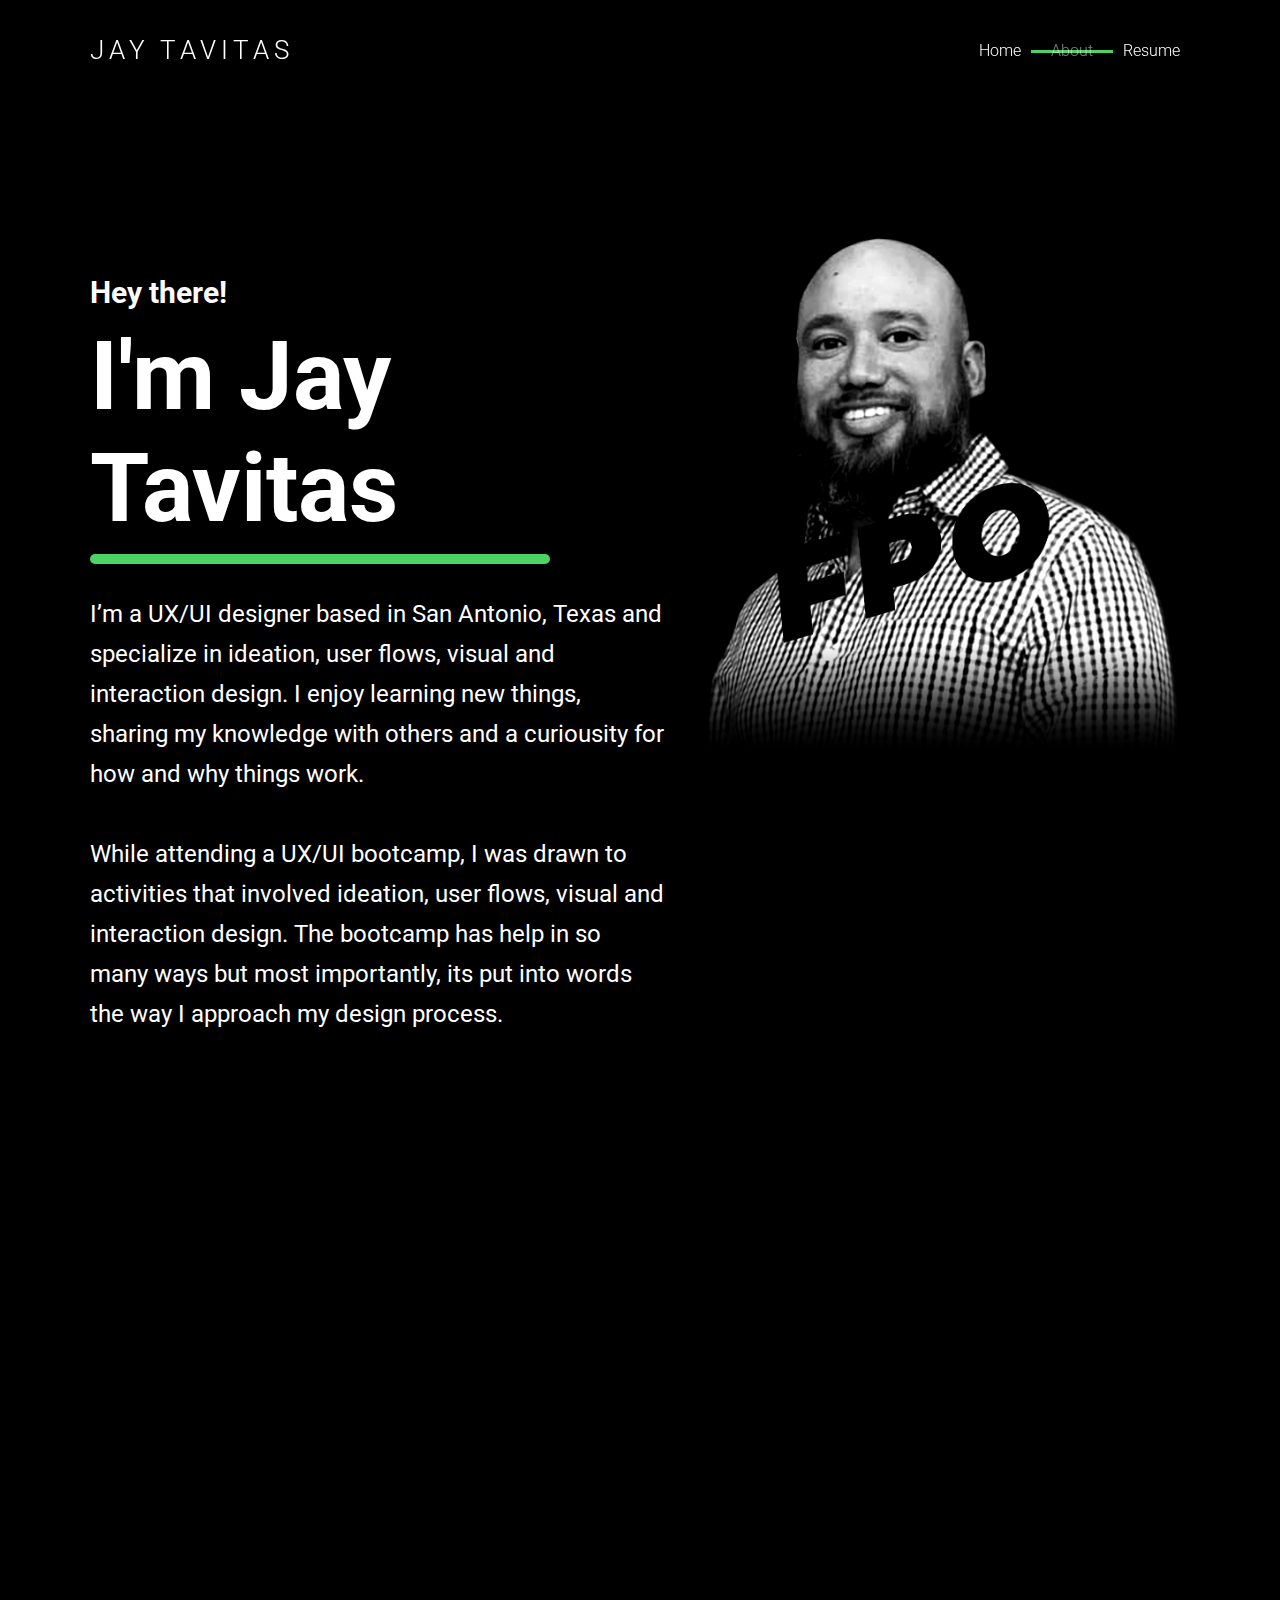
==== about.html @ 150100a7 "Starting to Code" ====
<!DOCTYPE html>
<html lang="en">
<head>
    <meta charset="UTF-8">
    <meta http-equiv="X-UA-Compatible" content="IE=edge">
    <meta name="viewport" content="width=device-width, initial-scale=1.0">
    <link rel="stylesheet" href="css/index.css">
    <link rel="preconnect" href="https://fonts.googleapis.com">
    <link rel="preconnect" href="https://fonts.gstatic.com" crossorigin>
    <link href="https://fonts.googleapis.com/css2?family=Roboto:wght@300;400;500;700;900&display=swap" rel="stylesheet">
    <link rel="stylesheet" href="https://cdnjs.cloudflare.com/ajax/libs/font-awesome/6.1.1/css/all.min.css" integrity="sha512-KfkfwYDsLkIlwQp6LFnl8zNdLGxu9YAA1QvwINks4PhcElQSvqcyVLLD9aMhXd13uQjoXtEKNosOWaZqXgel0g==" crossorigin="anonymous" referrerpolicy="no-referrer" />
    <script type="text/javascript" src="https://ajax.googleapis.com/ajax/libs/jquery/1.7.1/jquery.min.js" type="text/javascript"></script>
    <title>Jay Tavitas Portfolio</title>
</head>
<body>

    <!-- Header with Navbar -->
    <header>
        <div class="navBar">
            <div class="container flex">
                <h6 class="logo"><a href="index.html">JAY TAVITAS</a></h6>
                <nav>
                    <ul class="navMenu">
                        <li><a href="index.html" class="navLink"><div class="navLinkHome">Home</div></a></li>
                        <li><a href="about.html" class="navLink"><div class="navLinkAbout">About</div></a></li>
                        <li><a href="#" class="navLink"><div class="navLinkResume">Resume</div></a></li>
                    </ul>
                    <div class="hamburger">
                        <span class="bar"></span>
                        <span class="bar"></span>
                        <span class="bar"></span>
                    </div>
                </nav>
            </div>
        </div>
    </header>

    <!-- Hero Section-->
    <section class="intro">
        <div class="container flex">
            <div class="introText">
                <div class="introContent">
                    <div class="introGreeting"><h5>Hey there!</h5></div>
                    <div class="introTitle"><h1>I'm Jay Tavitas</h1></div>
                    <div class="introUnderLine"></div>
                    <p class="introCopy">I’m a UX/UI designer based in San Antonio, Texas and specialize in ideation, user flows, visual and interaction design. I enjoy learning new things, sharing my knowledge with others and a curiousity for how and why things work.</p>
                    <p class="introCopy">While attending a UX/UI bootcamp, I was drawn to activities that involved ideation, user flows, visual and interaction design. The bootcamp has help in so many ways but most importantly, its put into words the way I approach my design process.</p>
                </div>
            
                <div class="about-heroImage">
                    <img src="./Images/Jay.png">
                </div>
            </div>

        </div>
    </section>

<!-- Skills Section -->
<section class="skillSection">

    <div class="container flex">
        <div class="skillBoxFlex slideLeft">
            <div class="skillIcon"></div>
            <div class="skillText skillText_Flex">
                <div class="skillTitle">Skills<span id="plusMinus"><i class="fa-solid fa-plus fa-sms plusIcon"></i></span></div>
                <div class="skillLine"></div>
                <div class="skillList skillList_grid">
                    <ul class="skill1">
                        <li>Animation</li>
                        <li>Art Direction</li>
                        <li>Branding</li>
                        <li>Collaboration</li>
                        <li>Color Theory</li>
                        <li>Conceptual Design</li>
                    </ul>
                    <ul class="skill2">
                        <li>Creativity</li>
                        <li>Creative Direction</li>
                        <li>CSS</li>
                        <li>Digital Design</li>
                        <li>HTML</li>
                        <li>Icon Design</li>
                    </ul>
                    <ul class="skill3">
                        <li>Mockups</li>
                        <li>Photography</li>
                        <li>Project Management</li>
                        <li>Prototyping</li>
                        <li>Storyboarding</li>
                        <li>Typography</li>
                    </ul>
                    <ul class="skill4">
                        <li>UI Design</li>
                        <li>User Interview Planning</li>
                        <li>User Interviews</li>
                        <li>User Research</li>
                        <li>Usability Testing</li>
                        <li>Wireframing</li>
                    </ul>
                </div>
            </div>
        </div>
    </div>

<!-- Apps Section -->
    <div class="container flex">
        <div class="appFlex slideLeft">
            <div class="appIcon"></div>
            <div class="appText appText_Flex">
                <div class="appTitle">Applications<span id="plusMinus"><i class="fa-solid fa-plus fa-sms app-plusIcon"></i></span></div>
                <div class="appLine"></div>
                <div class="appList appList_grid">
                    <ul class="app1">
                        <li>Adobe After Effects</li>
                        <li>Adobe Animate</li>
                        <li>Adboe Illustrator</li>
                        <li>Adobe InDesign</li>
                    </ul>
                    <ul class="app2">
                        <li>Adobe Photoshop</li>
                        <li>Adobe XD</li>
                        <li>Bootstrap</li>
                        <li>CodePen</li>
                    </ul>
                    <ul class="app3">
                        <li>Figma</li>
                        <li>GitHub</li>
                        <li>Google Drive</li>
                        <li>InVision</li>
                    </ul>
                    <ul class="app4">
                        <li>Miro</li>
                        <li>Visual Studio Code</li>
                    </ul>
                </div>
            </div>
        </div>
    </div>

    <!-- Interests Section -->
    <div class="container flex">
        <div class="intFlex slideLeft">
            <div class="intIcon"></div>
            <div class="intText intText_Flex">
                <div class="intTitle">Interests<span id="plusMinus"><i class="fa-solid fa-plus fa-sms int-plusIcon"></i></span></div>
                <div class="intLine"></div>
                <div class="intList intList_grid">
                    <ul class="int1">
                        <li>Baseball</li>
                        <li>Cooking</li>
                    </ul>
                    <ul class="int2">
                        <li>Design</li>
                        <li>Football</li>
                    </ul>
                    <ul class="int3">
                        <li>Movies</li>
                        <li>Music</li>
                    </ul>
                    <ul class="int4">
                        <li>Painting</li>
                        <li>San Antonio Spurs</li>
                    </ul>
                    <ul class="int5">
                        <li>Star Wars</li>
                        <li>Screen Printing</li>
                    </ul>
                </div>
            </div>
        </div>
    </div>

</section>

<!-- Contact Form Section -->
<section class="contact reveal">
    <div class="container formFlex">
        <div class="contactText">
            <div class="contactTitle"><h2>Let's Get In Touch</h2></div>
            <div class="contactUnderline"></div>
        </div>
    </div>
        
    <div class="container flex">
         <form class="contactForm">
            <div class="topInputs">
                <div class="leftInput">
                    <input type="text" class="nameInput" placeholder="Enter your full name" maxlength="256" required>
                </div>

                <div class="rightInput">
                   <input type="email" class="emailInput" placeholder="Enter your email" maxlength="256" required>
                </div>

            </div>
                
            <div class="bottomInput">
                <textarea type="text" class="messageInput" placeholder="Enter your message" maxlength="5000" required></textarea>
            </div>
        
            <div>
                <button class="btnForm">Send Message</button>
            </div>
        </form>
    </div>
</section>

    <!-- Footer -->
    <div class="footerBar">
        <div class="container flex">
            <!-- <h1 class="logo"><a href="index.html">JAY TAVITAS</a></h1> -->
            <nav>
                <ul class="footerMenu">
                    <!-- <li><a href="index.html"><div class="navLinkHome">Home</div></a></li>
                    <li><a href="about.html"><div class="navLinkAbout">About</div></a></li>
                    <li><a href><div class="navLinkResume">Resume</div></a></li> -->
                    <li><a href><div class="footerLinkedin"><i class="fa-brands fa-linkedin fa-2x"></i></div></a></li>
                
                </ul>
            </nav>
       

        <div class="copyRight">
            <p>© 2022 Jay Tavitas. All Rights Reserved.</p>
        </div>
        
        </div>
    </div>
    <script type="text/javascript" src="js/index.js"></script>
</body>
</html>
---- css/index.css ----
*{
    box-sizing: border-box;
    padding: 0;
    margin: 0;
}
html {
    font-size: 16px;
}
body {
    font-family: 'Roboto', 'sans-serif';
    color: #fff; 
    position: relative; 
    background-color: #000;  
}
header {
    position: fixed;
    z-index: 100000;
    height: 100px;
    width: 100%;
    top: 0;
    box-shadow: 0px 10px 15px rgba(0, 0, 0, 0.75);
}
.scroll {
    position: relative;
    width: 100%;
    display: flex;
    margin-top: 125px;
}
.scroll::before {
    animation: bounce 2s ease infinite;
    bottom: 2rem;
    color: #4CD265;
    content: '╲╱';
    font-size: 2rem;
    height: 4rem;
    left: 50%;
    letter-spacing: -1px;
    line-height: 4rem;
    margin-left: -3rem;
    opacity: 0.8;
    position: absolute;
    text-align: center;
    width: 6rem;
}
@keyframes bounce {
    50% {
      transform: translateY(-50%);
    }
  }
.scrollText {
    text-align: center;
    font-family: 'roboto';
    font-weight: 200;
    letter-spacing: 7px;
    display: flex;
    justify-content: center;
    margin-bottom: 5px;
}
ul {
    list-style: none;
}

a {
    text-decoration: none;
    color: #fff;
}

.logo {
    font-weight: 300;
    font-size: 1.625rem;
    letter-spacing: 0.3125rem;
    margin: 1.25rem 0rem;
}

img {
    width: 100%;
}

.navBar {
    background-color: transparent;
    height: 100px;
    width: 100%;
    background-color: rgba(0, 0, 0, 0.8);
    -webkit-backdrop-filter: blur(7px);
    backdrop-filter: blur(7px);
}

.navMenu {
    display: flex;
    justify-content: space-between;
    align-items: center;
}

/* 
.navMenu:hover li{
    opacity: .2;
    transition: all 0.5s ease;
}
.navMenu li:hover{
    opacity: 1;
    transition: all 0.3s ease;
}*/

.navBar .flex {
    justify-content: space-between;
}
.logo a{
    transition: all 0.3s ease;
}
.logo a:hover {
    color: #4CD265;
}

.navLinkHome {
    width: 100%;
    height: 100%;
    position: relative;
    display: inline-block;
    vertical-align: top;
    padding: 10px;
    text-align: center;
    margin: 0 5px;
    font-family: 'Roboto', sans-serif;
    font-size: 1rem;
    font-style: normal;
    font-weight: 300;
    line-height: 19px;
    cursor: pointer;
}
.navLinkHome:hover{
    opacity: 1;
    visibility: visible;
}
.navLinkHome::after{
    content: "";
    width: 0%;
    height: 4px;
    border-radius: 7px;
    position: absolute;
    left: 15px;
    bottom: 0px;
    background-color: #4CD265;
    transition: width 200ms ease-in;
}
.navLinkHome:hover::after{
    width:60%;
}
.navLink[aria-current="page"] {
    border-bottom: 3px solid #4CD265;
    border-radius: 0px;
    padding-bottom: 0px;
}
.navLink[aria-current="page"] .navLinkHome{
    opacity: .5;
}
.navLink[aria-current="page"] .navLinkHome:hover::after{
    width: 0%;
}
.navLink[aria-current="page"] .navLinkAbout{
    opacity: .5;
}
.navLink[aria-current="page"] .navLinkAbout:hover::after{
    width: 0%;
}
.navLink[aria-current="page"] .navLinkResume{
    opacity: .5;
}
.navLink[aria-current="page"] .navLinkResume:hover::after{
    width: 0%;
}

.navLinkAbout {
    width: 100%;
    height: 100%;
    position: relative;
    display: inline-block;
    vertical-align: top;
    padding: 10px;
    text-align: center;
    margin: 0 5px;
    font-family: 'Roboto', sans-serif;
    font-size: 1rem;
    font-style: normal;
    font-weight: 300;
    line-height: 19px;
    cursor: pointer;
}
.navLinkAbout:hover {
    opacity: 1;
    visibility: visible;
}
.navLinkAbout::after{
    content: "";
    width: 0%;
    height: 4px;
    border-radius: 7px;
    position: absolute;
    left: 14px;
    bottom: 0px;
    background-color: #4CD265;
    transition: width 200ms ease-in;
}
.navLinkAbout:hover::after{
    width:62%;
}
.navLinkResume {
    width: 100%;
    height: 100%;
    position: relative;
    display: inline-block;
    vertical-align: top;
    padding: 10px;
    text-align: center;
    margin: 0 5px;
    font-family: 'Roboto', sans-serif;
    font-size: 1rem;
    font-style: normal;
    font-weight: 300;
    line-height: 19px;
    cursor: pointer;
}
.navLinkResume:hover {
    opacity: 1;
    visibility: visible;
}
.navLinkResume::after{
    content: "";
    width: 0%;
    height: 4px;
    border-radius: 7px;
    position: absolute;
    left: 16px;
    bottom: 0px;
    background-color: #4CD265;
    transition: width 200ms ease-in;
}
.navLinkResume:hover::after{
    width:66%;
}

.hamburger {
    display: none;
    cursor: pointer;
}
.bar {
    display: block;
    width: 25px;
    height: 3px;
    margin: 5px 0;
    transition: all 0.3s ease;
    background-color: #fff;
    border-radius: 7px;
}

/* Hero Section*/
.hero {
    background-color: #000;
    position: relative;
    top: 100px;
    padding-bottom: 4.6875rem;
}
.hero .grid {
    grid-template-columns: 1.75fr 1fr;
}
.underLine {
    background-color: #4CD265;
    width: 44%;
    height: 10px;
    border-radius: 10px;
    margin-top: 10px;
    margin-bottom: 50px;
}
.heroText {
    margin-top: 100px;
    animation: 1s ease-in-out 0s 1 heroSlideInFromLeft;
}
.heroTitle {
    font-weight: 900;
    font-size: 3rem;
   
}
.heroCopy {
    font-family: 'Roboto', 'sans-serif';
    font-size: 1.5rem;
    font-weight: 400;
    line-height: 40px;
}
.heroImage {
    max-width: 100%;
    margin-top: 36px;
    margin-bottom: 40px;
    animation: 1s ease-in-out 0s 1 heroSlideInFromRight;
}
@keyframes heroSlideInFromRight {
    0% {
        transform: translateX(100%);
        opacity: 0;
    }
    100% {
        transform: translateX(0);
        opacity: 1;
    }
}
@keyframes heroSlideInFromLeft {
    0% {
        transform: translateX(-100%);
        opacity: 0;
    }
    100% {
        transform: translateX(0);
        opacity: 1;
    }
}

/* Case Studies Section*/
.caseStudies {
    background-color: #000;
    position: relative;
    margin-bottom: 50px;
    height: 100%;
}
.caseStudiesText {
    margin-top: 175px;
    margin-bottom: 50px;
}
.worksText {
    margin-top: 75px;
    margin-bottom: 50px;
}
.reveal {
    transform: translateY(150px);
    opacity: 0;
    transition: all 1s ease-in-out;
}
.tada {
    transform: translateY(0px);
    opacity: 1;
}
.slideLeft {
    transform: translateX(-100%);
    opacity: 0;
    transition: all 1s ease-in-out;
}
.sLeft {
    transform: translateX(0%);
    opacity: 1;
    transition: all 1s ease-in;
}
.slideRight {
    transform: translateX(100%);
    opacity: 0;
    transition: all 1s ease-in-out;
}
.sRight {
    transform: translateX(0%);
    opacity: 1;
}
.caseStudiesTitle {
    font-family: 'Roboto', "sans-serif";
    font-size: 2.5rem;
    font-weight: 900;
    text-align: center;
}
.caseStudiesUnderline {
    background-color: #4CD265;
    width: 80%;
    height: 7px;
    border-radius: 10px;
    margin-top: 15px;
    margin-bottom: 40px;
    margin-left: auto;
    margin-right: auto;
    text-align: center;
}
.caseStudiesCopy {
    font-family: 'Roboto', 'sans-serif';
    font-size: 1.5rem;
    font-weight: 400;
}

/* First Grid Item */
.first {
    width: 100%;
    background-color: #00A5B9;
    border-radius: 7px;
    grid-area: one;
}
.first:hover .firstImage {
    transform: scale(1.05) translateY(-5px);
    transition: all 1s ease-in-out;
}
.second:hover .secondImage {
    transform: scale(1.05) translateY(-5px);
    transition: all 1s ease-in-out;
    margin-left: 8px;
    margin-right: 8px;
}
.third:hover .thirdImage {
    transform: scale(1.05) translateY(-5px);
    transition: all 1s ease-in-out;
}
.firstColor {
    background-color: #5BA6CD ;
}
.firstText {
    max-width: 100%;
    margin-left: 20px;
    margin-top: 20px;
}
.firstTitle {
    font-family: 'Roboto', 'sans-serif';
    font-size: 2.5rem;
    font-weight: 900;
    line-height: 44px;
}
.firstUnderline {
    background-color: #4CD265;
    width: 175px;
    height: 3px;
    border-radius: 10px;
    margin-top: 10px;
    margin-bottom: 10px;
}
.firstCopy {
    font-family: 'Roboto', 'sans-serif';
    font-size: 1.25rem;
    font-weight: 400;
    margin-bottom: 40px;
}
.firstImage {
    background-image: url(../Images/Cannoli_Website.png);
    background-repeat: no-repeat;
    background-position: center;
    background-size: contain;
    overflow: hidden;
    margin-top: 20px;
}
.firstWorksImage {
    background-image: url(../Images/LensBoard.png);
    background-repeat: no-repeat;
    background-position: center;
    background-size: contain;
    overflow: hidden;
    margin-top: 20px;
    margin-left: 90px;
}
.firstGrid {
    display: grid;
    grid-template-columns: 27% 73%;
    gap: 0px;
    width: 100%;   
}

/* Second Grid Item */
.second {
    width: 100%;
    background-color: #9816D4;
    border-radius: 7px;
    grid-area: two;
}
/*.second:hover {
    transform: scale(.98);
}*/
.secondColor{
    background-color: #CB28BB;
}
.secondText {
    max-width: 100%;
    margin-left: 20px;
    margin-top: 20px;
}
.secondTitle {
    font-family: 'Roboto', 'sans-serif';
    font-size: 2.5rem;
    font-weight: 900;
    line-height: 44px;
}
.secondUnderline {
    background-color: #4CD265;
    width: 175px;
    height: 3px;
    border-radius: 10px;
    margin-top: 10px;
    margin-bottom: 10px;
}
.secondCopy {
    font-family: 'Roboto', 'sans-serif';
    font-size: 1.25rem;
    font-weight: 400;
    margin-bottom: 30px;
}
.soon{
    font-family: 'Roboto', 'sans-serif';
    font-size: 1rem;
    font-weight: 700;
    margin-bottom: 13px;
}
.secondImage {
    background-image: url(../Images/FitFriend-iPhone.png);
    background-repeat: no-repeat;
    background-position: center;
    background-size: cover;
    overflow: hidden;
    max-width: 100%;

}
.secondWorksImage {
    background-image: url(../Images/VW_Social_iPhone.png);
    background-repeat: no-repeat;
    background-position: center;
    background-size: cover;
    overflow: hidden;
    max-width: 100%;
}
.secondGrid {
    display: grid;
    grid-template-rows: 25% 75%;
    width: 100%;
    height: 100%;
}

/* Third Grid Item */
.third {
    width: 100%;
    background-color: #2563C8;
    border-radius: 7px;
    grid-area: three;
}
/*.third:hover {
    transform: scale(.98);
}*/
.thirdColor {
    background-color: #828384 ;
}
.thirdText {
    max-width: 100%;
    margin-left: 20px;
    margin-top: 20px;
}
.thirdTitle {
    font-family: 'Roboto', 'sans-serif';
    font-size: 2.5rem;
    font-weight: 900;
    line-height: 44px;
}
.thirdUnderline {
    background-color: #4CD265;
    width: 175px;
    height: 3px;
    border-radius: 10px;
    margin-top: 10px;
    margin-bottom: 10px;
}
.thirdCopy {
    font-family: 'Roboto', 'sans-serif';
    font-size: 1.25rem;
    font-weight: 400;
    margin-bottom: 40px;
}
.thirdImage {
    background-image: url(../Images/USDA_Website.png);
    background-repeat: no-repeat;
    background-position: center;
    background-size: contain;
    overflow: hidden;
    max-width: 100%;
    margin-top: 20px;
}
.thirdWorksImage {
    background-image: url(../Images/Knight_website.png);
    background-repeat: no-repeat;
    background-position: center;
    background-size: contain;
    overflow: hidden;
    max-width: 100%;
    margin-top: 20px;
}
.thirdGrid {
    display: grid;
    grid-template-columns: 27% 73%;
    gap: 0px;
    width: 100%;
    height: 100%;
}

.caseStudies .grid {
    display: grid;
    grid-template-columns: 1fr 1fr 1fr;
    grid-template-rows: 1fr 1fr;
    column-gap: 30px;
    row-gap: 30px;
    grid-template-areas:
    'one one two'
    'three three two';
    height: 776px;
}

/* Contact Form Section */
.contact {
    background-color: #000;
    position: relative;
    top: 0px;
    padding-bottom: 75px;
}
.contactText {
    margin-top: 75px;
    margin-bottom: 50px;
}
.contactTitle {
    font-family: 'Roboto', "sans-serif";
    font-size: 2.5rem;
    font-weight: 900;
    text-align: center;
}
.contactUnderline {
    background-color: #4CD265;
    width: 52.5%;
    height: 7px;
    border-radius: 10px;
    margin-top: 15px;
    margin-left: auto;
    margin-right: auto;
    text-align: center;
}

/* Contact Form */
.contactForm {
    width: 580px;
    height: 343px;
    margin-bottom: 50px;
    display: flex;
    flex-direction: column;
    align-items: center;
    justify-content: flex-start;
}
.topInputs {
    width: 580px;
    height: 36px;
    display: flex;
    flex-direction: row;
    justify-content: space-between;
    align-items: center;
    margin-bottom: 32px;
}
.leftInput, .rightInput {
    width: 280px;
    height: 36px;
    display: flex;
}
.nameInput {
    width: 280px;
    height: 36px;
    display: flex;
    flex-direction: row;
    align-items: center;
    border: 1px darkgray solid;
    border-radius: 7px;
    padding-left: 10px;
    font-family: 'roboto';
    font-size: 0.875rem;
    font-style: normal;
    font-weight: 400;
    color: darkgray;
}
.emailInput {
    width: 280px;
    height: 36px;
    display: flex;
    flex-direction: row;
    align-items: center;
    border: 1px darkgray solid;
    border-radius: 7px;
    padding-left: 10px;
    font-family: 'roboto';
    font-size: 0.875rem;
    font-style: normal;
    font-weight: 400;
    color: darkgray;
}
.bottomInput {
    width: 580px;
    height: 190px;
    display: flex;
    align-items: flex-start;
    margin-bottom: 32px;
}
.messageInput {
    width: 580px;
    height: 190px;
    display: flex;
    align-items: center;
    border: 1px darkgray solid;
    border-radius: 7px;
    padding: 10px;
    font-family: 'roboto';
    font-size: 0.875rem;
    font-style: normal;
    font-weight: 400;
    color: darkgray;
}
.formflex {
    display: flex;
    flex-direction: column;
    flex-wrap: wrap;
}
.btnForm {
    display: inline-block;
    padding: 10px 20px;
    cursor: pointer;
    background-color: transparent;
    color: #fff;
    border-radius: 5px;
    font-family: 'roboto', sans-serif;
    font-size: 1rem;
    font-weight: 700;
    border: 1px solid #4CD265;
    transition: all 0.3s ease;
}
.btnForm:hover {
    transform: scale(0.95);
}

/* Footer */
.footerBar {
    background-color: transparent;
    height: 100px;
    width: 100%;
    background-color: rgba(0, 0, 0, 0.8);
    -webkit-backdrop-filter: blur(7px);
    backdrop-filter: blur(7px);
}

.footerMenu {
    display: flex;
    justify-content: space-between;
    align-items: center;
}

.footerBar .flex {
    justify-content: space-between;
}
.footerLinkedin {
    position: relative;
    display: inline-block;
    vertical-align: top;
    text-align: left;
    margin-left: auto;
    margin-right: auto;
    padding-left: 20px;
    bottom: 0px;
}
.footerLinkedin:hover {
    opacity: 1;
    visibility: visible;
}
.footerLinkedin::after{
    content: "";
    width: 0%;
    height: 4px;
    border-radius: 7px;
    position: absolute;
    left: 20px;
    bottom: -13px;
    background-color: #4CD265;
    transition: width 200ms ease-in;
}
.footerLinkedin:hover::after{
    width:60%;
}

.copyRight {
    font-family: 'Roboto', sans-serif;
    font-size: 0.75rem;
    font-weight: 400;
}

/* About Page */
.intro {
    background-color: #000;
    position: relative;
    top: 100px;
    padding-bottom: 50px;
}

.introUnderLine {
    background-color: #4CD265;
    width: 80%;
    height: 10px;
    border-radius: 10px;
    margin-top: 10px;
    margin-bottom: 30px;
}
.introText {
    margin-top: 100px;
    display: flex;
    flex-direction: row;
    justify-content: center;
    align-items: flex-start;
    gap: 26px;
}
.introContent {
    margin-top: 75px;
    animation: 1s ease-in-out 0s 1 heroSlideInFromLeft;
}
.introGreeting{
    font-size: 2.25rem;
    font-weight: 500;
    margin-bottom: 10px;
}
.introTitle {
    font-weight: 900;
    font-size: 3rem;
   
}
.introCopy {
    font-family: 'Roboto', 'sans-serif';
    font-size: 1.5rem;
    font-weight: 400;
    line-height: 40px;
    margin-bottom: 40px;
}
.about-heroImage {
    max-width: 100%;
    animation: 1s ease-in-out 0s 1 heroSlideInFromRight;
}

/* Skills Section */
.skillSection {
    background-color: #000;
    position: relative;
    max-width: 100%;
    top: 125px;
    margin-bottom: 80px;
}
.listBox {
    max-width: 100%;
    background-color: #000;
    border: 3px solid #4CD265;
    border-radius: 7px;
    margin-top: 50px;
    margin-right: auto;
    margin-left: auto;
}

/* First Grid Item */
.listBoxIcon {
    max-width: 53%;
    /* <a href="https://www.flaticon.com/free-icons/skill" title="skill icons">Skill icons created by Freepik - Flaticon</a> */
    background-image: url(../Images/pencil.png);
    background-repeat: no-repeat;
    background-position: center;
    background-size: contain;
    overflow: hidden;
    margin-top: 58px;
    margin-left: 51px;
    margin-bottom: 200px;
}

.listBoxGrid {
    display: grid;
    grid-template-columns: 20% 80%;
    justify-content: center;
    width: 100%;
    gap: 5px;  
}

/* Second Grid Item */
.listBoxText {
    max-width: 100%;
    margin-top: 58px;
    
}
.listBoxTitle {
    font-family: 'Roboto', 'sans-serif';
    font-size: 3rem;
    font-weight: 700;

}
.skillsUnderline {
    background-color: #4CD265;
    width: 19%;
    height: 5px;
    border-radius: 10px;
    margin-top: 10px;
    margin-bottom: 25px;
}
.listBoxLists {
    display: grid;
    grid-template-columns: 12% 17% 19% 21% 15%;
    font-family: 'Roboto', 'sans-serif';
    font-size: 1rem;
    font-weight: 300;
    line-height: 20px;
    margin-bottom: 58px;
    gap: 30px;
}
.listBox ul {
    width: 100%;
    
}
.listBoxLists li {
    margin-bottom: 14px;
    width: 100%;
}
.appsUnderline {
    background-color: #9816D4;
    width: 40%;
    height: 5px;
    border-radius: 10px;
    margin-top: 10px;
    margin-bottom: 25px;
}
.appsIcon {
    max-width: 53%;
    /* <a href="https://www.flaticon.com/free-icons/monitor" title="monitor icons">Monitor icons created by prettycons - Flaticon</a> */
    background-image: url(../Images/website.png);
    background-repeat: no-repeat;
    background-position: center;
    background-size: contain;
    overflow: hidden;
    margin-top: 52px;
    margin-left: 51px;
    margin-bottom: 135px;
}
.appsListBox {
    border: 3px solid #9816D4;
    margin-top: 75px;
}
.intsUnderline {
    background-color: #2e67f8;
    width: 29%;
    height: 5px;
    border-radius: 10px;
    margin-top: 10px;
    margin-bottom: 25px;
}
.intsIcon {
    max-width: 53%;
    /* <a href="https://www.flaticon.com/free-icons/watercolor" title="Watercolor icons">Watercolor icons created by Freepik - Flaticon</a> */
    background-image: url(../Images/watercolor.png);
    background-repeat: no-repeat;
    background-position: center;
    background-size: contain;
    overflow: hidden;
    margin-top: 55px;
    margin-left: 51px;
    margin-bottom: 96px;
}
.intsListBox {
    border: 3px solid #2e67f8;
    margin-top: 75px;
}

.skillSection .grid {
    display: grid;
    width: 100%;
    grid-template-columns: 1fr;
    grid-template-rows: 1fr;
    justify-content: flex-start;
    align-items: flex-start;
}


.container {
    max-width: 73.75rem;
    margin: 0 auto;
    overflow: auto;
    padding: 0 2.5rem;
}
.flex {
    display: flex;
    justify-content: center;
    align-items: center;
    height: 100%;
    
}
.grid {
    display: grid;
    grid-template-columns: 1fr 1fr;
    gap: 30px;
    justify-content: center;
    height: 100%;
}
.btn {
    display: inline-block;
    padding: 10px 20px;
    cursor: pointer;
    background-color: transparent;
    color: #fff;
    border-radius: 5px;
    border: 1px solid #fff;
    font-family: 'roboto', sans-serif;
    font-size: 1rem;
    font-weight: 700;
    transition: all 0.3s ease;
}
.btn:hover {
    transform: scale(0.95);
}


/* Skills Section */

.skillSection .flex {
    max-width: 100%;
    display: flex;
}
.skillBoxFlex {
    width: 1100px;
    height: auto;
    display: flex;
    flex-direction: row;
    justify-content: space-between;
    border: 3px solid #4CD265;
    border-radius: 7px;
    padding: 40px;
    gap: 40px;
    margin-bottom: 75px;
}
.skillIcon {
    width: 110px;
    /* <a href="https://www.flaticon.com/free-icons/skill" title="skill icons">Skill icons created by Freepik - Flaticon</a> */
    background-image: url(../Images/pencil.png);
    background-repeat: no-repeat;
    background-position: top;
    background-size: contain;
    overflow: hidden;
}
.skillText_Flex {
    width: 100%;
    display: flex;
    flex-direction: column;
}
.skillTitle {
    font-family: 'Roboto', 'sans-serif';
    font-size: 3.5rem;
    font-weight: 700;
}
#plusMinus {
    float: right;
    display: none;
}
.skillLine {
    background-color: #4CD265;
    width: 20%;
    height: 5px;
    border-radius: 10px;
    margin-top: 10px;
    margin-bottom: 25px;
}
.skillList {
    font-family: 'Roboto', 'sans-serif';
    font-size: 1rem;
    font-weight: 300;
    line-height: 32px;
}
.skillList_grid {
    width: 100%;
    display: grid;
    grid-template-columns: 1fr 1fr 1fr 1fr;
    grid-template-rows: 1fr;
    grid-template-areas: 
    'one two three four';
}
.skill1 {
    grid-area: one;
}
.skill2 {
    grid-area: two;
}
.skill3 {
    grid-area: three;
}
.skill4 {
    grid-area: four;
}

/* Apps Section */
.appFlex {
    width: 1100px;
    height: auto;
    display: flex;
    flex-direction: row;
    justify-content: space-between;
    border: 3px solid #9816D4;
    border-radius: 7px;
    padding: 40px;
    gap: 40px;
    margin-bottom: 75px;
}
.appIcon {
    width: 110px;
    /* <a href="https://www.flaticon.com/free-icons/skill" title="skill icons">Skill icons created by Freepik - Flaticon</a> */
    background-image: url(../Images/website.png);
    background-repeat: no-repeat;
    background-position: top;
    background-size: contain;
    overflow: hidden;
}
.appText_Flex {
    width: 100%;
    display: flex;
    flex-direction: column;
}
.appTitle {
    font-family: 'Roboto', 'sans-serif';
    font-size: 3.5rem;
    font-weight: 700;
}
#plusMinus {
    float: right;
    display: none;
}
.appLine {
    background-color: #9816D4;
    width: 40%;
    height: 5px;
    border-radius: 10px;
    margin-top: 10px;
    margin-bottom: 25px;
}
.appList {
    font-family: 'Roboto', 'sans-serif';
    font-size: 1rem;
    font-weight: 300;
    line-height: 32px;
}
.appList_grid {
    width: 100%;
    display: grid;
    grid-template-columns: 1fr 1fr 1fr 1fr;
    grid-template-rows: 1fr;
    grid-template-areas: 
    'a-one a-two a-three a-four';
}
.app1 {
    grid-area: a-one;
}
.app2 {
    grid-area: a-two;
}
.app3 {
    grid-area: a-three;
}
.app4 {
    grid-area: a-four;
}

/* Interests Section */
.intFlex {
    width: 1100px;
    height: auto;
    display: flex;
    flex-direction: row;
    justify-content: space-between;
    border: 3px solid #2e67f8;
    border-radius: 7px;
    padding: 40px;
    gap: 40px;
    margin-bottom: 75px;
}
.intIcon {
    width: 110px;
    /* <a href="https://www.flaticon.com/free-icons/skill" title="skill icons">Skill icons created by Freepik - Flaticon</a> */
    background-image: url(../Images/watercolor.png);
    background-repeat: no-repeat;
    background-position: top;
    background-size: contain;
    overflow: hidden;
}
.intText_Flex {
    width: 100%;
    display: flex;
    flex-direction: column;
}
.intTitle {
    font-family: 'Roboto', 'sans-serif';
    font-size: 3.5rem;
    font-weight: 700;
}
#plusMinus {
    float: right;
    display: none;
}
.intLine {
    background-color: #2e67f8;
    width: 31%;
    height: 5px;
    border-radius: 10px;
    margin-top: 10px;
    margin-bottom: 25px;
}
.intList {
    font-family: 'Roboto', 'sans-serif';
    font-size: 1rem;
    font-weight: 300;
    line-height: 32px;
}
.intList_grid {
    width: 100%;
    display: grid;
    grid-template-columns: 1fr 1fr 1fr 1fr;
    grid-template-rows: 1fr;
    grid-template-areas: 
    'i-one i-two i-three i-four i-five';
}
.int1 {
    grid-area: i-one;
}
.int2 {
    grid-area: i-two;
}
.int3 {
    grid-area: i-three;
}
.int4 {
    grid-area: i-four;
}
.int5 {
    grid-area: i-five;
}




/* Media Queries */
/* Small Desktop and Laptops */
@media(min-width: 769px) and (max-width: 1024px) {
    .hero {
        background-color: #000;
        position: relative;
        top: 100px;
        padding-bottom: 3rem;
    }
    .hero .grid {
        display: grid;
        justify-content: center;
        height: 100%;
        grid-template-columns: 1fr;
        grid-template-rows: 1fr;
    }
    .underLine {
        background-color: #4CD265;
        width: 75%;
        height: 7px;
        border-radius: 10px;
        margin-top: 10px;
        margin-bottom: 40px;
        margin-left: auto;
        margin-right: auto;
    }
    
    .heroTitle {
        font-weight: 900;
        font-size: 2.5rem;
        text-align: center;
       
    }
    .heroCopy {
        font-family: 'Roboto', 'sans-serif';
        font-size: 1.375rem;
        font-weight: 400;
        line-height: 1.625rem;
        text-align: center;
        margin: 0 20px;
    }
    .heroImage {
        max-width: 50%;
        margin-top: 1rem;
        margin-bottom: 2.5rem;
        margin-left: auto;
        margin-right: auto;   
    }
    .caseStudies{
        height: auto;
    }
    .caseStudies .grid {
        display: grid;
        grid-template-columns: 1fr 1fr 1fr;
        grid-template-rows: 1fr 1fr;
        column-gap: 30px;
        row-gap: 30px;
        grid-template-areas:
        'one one two'
        'three three two';
        height: 100%;
    }

    /* First Grid Item */
    .first {
        width: 100%;
        background-color: #00A5B9;
        border-radius: 7px;
        grid-area: one;
    }
    /*.first:hover {
        transform: scale(.98);
    }*/
    .firstColor {
        background-color: #5BA6CD ;
    }
    .firstText {
        max-width: 100%;
        margin-left: 20px;
        margin-top: 20px;
        grid-column: 1;
        grid-row: 1;
        z-index: 1;
    }
    .firstTitle {
        font-family: 'Roboto', 'sans-serif';
        font-size: 2.5rem;
        font-weight: 900;
        line-height: 2.75rem;
    }
    .firstUnderline {
        background-color: #4CD265;
        width: 58%;
        height: 3px;
        border-radius: 10px;
        margin-top: 10px;
        margin-bottom: 10px;
    }
    .firstCopy {
        font-family: 'Roboto', 'sans-serif';
        font-size: 1.25rem;
        font-weight: 400;
        margin-bottom: 40px;
    }
    .firstImage {
        background-image: url(../Images/Cannoli_Website.png);
        background-repeat: no-repeat;
        background-position: center;
        background-position-x: 90px;
        background-position-y: 150px;
        background-size: contain;
        overflow: hidden;
        margin-top: 0px;
        grid-column: 1;
        grid-row: 1 / span 2;
        z-index: 0;

    }
    .firstWorksImage {
        background-image: url(../Images/LensBoard.png);
        background-repeat: no-repeat;
        background-position: center;
        background-position-x: 175px;
        background-position-y: 0px;
        background-size: contain;
        overflow: visible;
        margin-top: 0px;
        grid-column: 1;
        grid-row: 1 / span 2;
        z-index: 1;
    }
    .firstGrid {
        display: grid;
        grid-template-columns: 1fr;
        grid-template-rows: 1fr 1fr;
        gap: 0px;
        width: 100%;   
    }


    .secondGrid {
        display: grid;
        grid-template-columns: 1fr;
        grid-template-rows: 27% 73%;
        width: 100%;
        gap: 0;
        height: auto;
    }
    .secondImage {
        background-image: url(../Images/FitFriend-iPhone.png);
        background-repeat: no-repeat;
        background-position: center;
        background-position-x: -175px;
        background-size: cover;
        overflow: hidden;
        max-width: 100%;
    }
    .secondWorksImage {
        background-image: url(../Images/VW_Social_iPhone.png);
        background-repeat: no-repeat;
        background-position: center;
        background-position-x: -175px;
        background-size: cover;
        overflow: hidden;
        max-width: 100%;
    }
    .contactUnderline {
        background-color: #4CD265;
        width: 75%;
        height: 7px;
        border-radius: 10px;
        margin-top: 15px;
        margin-left: auto;
        margin-right: auto;
        text-align: center;
    }

    /* Third Grid Item */
    .third {
        width: 100%;
        background-color: #2563C8;
        border-radius: 7px;
        grid-area: three;
    }
    /*.third:hover {
        transform: scale(.98);
    }*/
    .thirdColor {
        background-color: #828384 ;
    }
    .thirdText {
        max-width: 100%;
        margin-left: 20px;
        margin-top: 20px;
        grid-column: 1;
        grid-row: 1;
        z-index: 1;
    }
    .thirdTitle {
        font-family: 'Roboto', 'sans-serif';
        font-size: 2.5rem;
        font-weight: 900;
        line-height: 2.75rem;
    }
    .thirdUnderline {
        background-color: #4CD265;
        width: 175px;
        height: 3px;
        border-radius: 10px;
        margin-top: 10px;
        margin-bottom: 10px;
    }
    .thirdCopy {
        font-family: 'Roboto', 'sans-serif';
        font-size: 1.25rem;
        font-weight: 400;
        margin-bottom: 40px;
    }
    .thirdImage {
        background-image: url(../Images/USDA_Website.png);
        background-repeat: no-repeat;
        background-position: center;
        background-position-x: 90px;
        background-position-y: 150px;
        background-size: contain;
        overflow: hidden;
        margin-top: 0px;
        grid-column: 1;
        grid-row: 1 / span 2;
        z-index: 0;
    }
    .thirdWorksImage {
        background-image: url(../Images/Knight_website.png);
        background-repeat: no-repeat;
        background-position: center;
        background-position-x: 90px;
        background-position-y: 150px;
        background-size: contain;
        overflow: hidden;
        margin-top: 0px;
        grid-column: 1;
        grid-row: 1 / span 2;
        z-index: 0;
    }
    .thirdGrid {
        display: grid;
        grid-template-columns: 1fr;
        grid-template-rows: 1fr 1fr;
        gap: 0px;
        width: 100%;
    }

    .caseStudiesCopy {
        font-family: 'Roboto', 'sans-serif';
        font-size: 1.375rem;
        font-weight: 400;
    }
    
    /* About Page */
.intro {
    background-color: #000;
    position:relative;
    width: 100%;
}

.introUnderLine {
    background-color: #4CD265;
    width: 80%;
    height: 7px;
    border-radius: 10px;
    margin-top: 10px;
    margin-bottom: 30px;
    margin-left: auto;
    margin-right: auto;
}
.introText {
    margin-top: 0px;
    display: flex;
    flex-direction: column;
    gap: 0px;
}
.introGreeting{
    font-size: 2.25rem;
    font-weight: 500;
    margin-bottom: 10px;
    text-align: center;
}
.introTitle {
    font-weight: 900;
    font-size: 2.5rem;
    text-align: center;
   
}
.introCopy {
    font-family: 'Roboto', 'sans-serif';
    font-size: 1.375rem;
    font-weight: 400;
    line-height: 2.25rem;
    margin-bottom: 40px;
    text-align: center;
}
.about-heroImage {
    max-width: 50%;
    margin-left: auto;
    margin-right: auto;
}
.skillSection {
    max-width: 100%;
}
.skillBoxFlex {
    max-width: 100%;
    display: flex;
    flex-direction: row;
    justify-content: space-between;
    border: 3px solid #4CD265;
    border-radius: 7px;
    padding: 30px;
    gap: 20px;
    margin-bottom: 75px;
}
.skillText {
    cursor: pointer;
}
.skillLine {
    width: 25%;
}
.skillList_grid {
    width: 100%;
    display: grid;
    grid-template-columns: 1fr 1fr;
    grid-template-rows: 1fr 1fr;
    grid-template-areas: 
    'one three'
    'two four';
    display: none;
}
.skill-active {
    width: 100%;
    display: grid;
    grid-template-columns: 1fr 1fr;
    grid-template-rows: 1fr 1fr;
    grid-template-areas: 
    'one three'
    'two four';
}

.appFlex {
    max-width: 100%;
    display: flex;
    flex-direction: row;
    justify-content: space-between;
    border: 3px solid #9816D4;
    border-radius: 7px;
    padding: 30px;
    gap: 20px;
    margin-bottom: 75px;
}
.appText {
    cursor: pointer;
}
.appLine {
    width: 55%;
}
.appList_grid {
    width: 100%;
    display: grid;
    grid-template-columns: 1fr 1fr;
    grid-template-rows: 1fr 1fr;
    grid-template-areas: 
    'a-one a-three'
    'a-two a-four';
    display: none;
    
}
.app-active {
    width: 100%;
    display: grid;
    grid-template-columns: 1fr 1fr;
    grid-template-rows: 1fr 1fr;
    grid-template-areas: 
    'a-one a-three'
    'a-two a-four';
}

.intFlex {
    width: 100%;
    display: flex;
    flex-direction: row;
    justify-content: space-between;
    border: 3px solid #2e67f8;
    border-radius: 7px;
    padding: 30px;
    gap: 20px;
    margin-bottom: 75px;
}
.intText {
    cursor: pointer;
}
.intLine {
    width: 43%;
}
.intList_grid {
    width: 100%;
    display: grid;
    grid-template-columns: 1fr 1fr;
    grid-template-rows: 1fr 1fr 1fr;
    grid-template-areas: 
    'i-one i-four'
    'i-two i-five'
    'i-three i-five';
    display: none;
}
.int-active {
    width: 100%;
    display: grid;
    grid-template-columns: 1fr 1fr;
    grid-template-rows: 1fr 1fr 1fr;
    grid-template-areas: 
    'i-one i-four'
    'i-two i-five'
    'i-three i-five';
}

#plusMinus {
    display: block;
    opacity: 1;
    transition: .03s;      
}

}


@media(min-width: 481px) and (max-width: 768px) {
    .hamburger{
        display: block;
    }
    .hamburger.active .bar:nth-child(2){
        opacity: 0;
    }
    .hamburger.active .bar:nth-child(1){
        transform: translateY(8px) rotate(45deg);
    }        
    .hamburger.active .bar:nth-child(3){
        transform: translateY(-8px) rotate(-45deg);
    }
    header.active{
        box-shadow: none;
        transition: all 0.5s ease;
    }

    .navMenu{
        position: fixed;
        left: -100%;
        top: 100px;
        gap: 0;
        flex-direction: column;
        border-bottom: 2px solid #d9d9d9;
        width: 100%;
        text-align: center;
        transition: 0.7s ease-in-out;
        box-shadow: 0px 10px 15px rgba(0, 0, 0, .7);
        background-color: rgba(0, 0, 0, .9);
        -webkit-backdrop-filter: blur(7px);
        backdrop-filter: blur(7px);
    }

    .navMenu li {
        margin: 16px 0;
    }
    .navMenu.active {
        left: 0px;        
    }

    .hero .grid {
        grid-template-columns: 1fr;
        grid-template-rows: 1fr;
    }

    .hero {
        background-color: #000;
        position: relative;
        top: 100px;
        padding-bottom: 125px;
    }
    .underLine {
        background-color: #4CD265;
        width: 85%;
        height: 5px;
        border-radius: 10px;
        margin-top: 10px;
        margin-bottom: 30px;
        margin-left: auto;
        margin-right: auto;
    }
    .heroText {
        margin-top: 100px;
        text-align: center;
    }
    .heroTitle {
        font-weight: 900;
        font-size: 1.5rem;
       
    }
    .heroCopy {
        font-family: 'Roboto', 'sans-serif';
        font-size: 1.125rem;
        font-weight: 400;
        line-height: 30px;
    }
    .heroImage {
        max-width: 50%;
        margin-top: 0px;
        margin-bottom: 0px;
        margin-right: auto;
        margin-left: auto;
    }

    .caseStudies .grid {
        display: grid;
        grid-template-columns: 1fr;
        grid-template-rows: 1fr 1fr 1fr;
        column-gap: 30px;
        row-gap: 50px;
        grid-template-areas:
        'one'
        'two'
        'three';
        height: 100%;
    }
    .caseStudiesText {
        margin-top: 50px;
    }
    .secondImage {
        background-image: url(../Images/FitFriend-iPhone.png);
        background-repeat: no-repeat;
        background-position: center;
        background-position-x: 225px;
        background-position-y: 0px;
        background-size: contain;
        overflow: hidden;
        margin-top: 0px;
        grid-column: 1;
        grid-row: 1 / span 2;
        z-index: 0;
    }
    .secondWorksImage {
        background-image: url(../Images/VW_Social_iPhone.png);
        background-repeat: no-repeat;
        background-position: center;
        background-position-x: 225px;
        background-position-y: 0px;
        background-size: contain;
        overflow: hidden;
        margin-top: 0px;
        grid-column: 1;
        grid-row: 1 / span 2;
        z-index: 0;
    }
    .secondText {
        max-width: 100%;
        margin-left: 20px;
        margin-top: 20px;
        grid-column: 1;
        grid-row: 1;
        z-index: 1;
    }
    .secondGrid {
        display: grid;
        grid-template-columns: 1fr;
        grid-template-rows: 1fr 1fr;
        width: 100%;
        gap: 0;
    }

/* About Page */
    .intro {
        background-color: #000;
        position:relative;
        width: 100%;
    }
    
    .introUnderLine {
        background-color: #4CD265;
        width: 90%;
        height: 5px;
        border-radius: 10px;
        margin-top: 10px;
        margin-bottom: 30px;
        margin-left: auto;
        margin-right: auto;
    }
    .introText {
        margin-top: 0px;
        display: flex;
        flex-direction: column;
        gap: 0px;
    }
    h5{
        font-size: 1.5rem;
        font-weight: 400;
        margin-bottom: 10px;
        text-align: center;
    }
    .introTitle {
        font-weight: 900;
        font-size: 2rem;
        text-align: center;
       
    }
    .introCopy {
        font-family: 'Roboto', 'sans-serif';
        font-size: 1.125rem;
        font-weight: 400;
        line-height: 1.875rem;
        margin-bottom: 40px;
        text-align: center;
    }
    .about-heroImage {
        max-width: 50%;
        margin-left: auto;
        margin-right: auto;
    }

    .skillSection {
        max-width: 100%;
    }
    .skillBoxFlex {
        max-width: 100%;
        display: flex;
        flex-direction: row;
        justify-content: space-between;
        border: 3px solid #4CD265;
        border-radius: 7px;
        padding: 30px;
        gap: 20px;
        margin-bottom: 75px;
    }
    .skillTitle {
        font-family: 'Roboto', 'sans-serif';
        font-size: 2.25rem;
        font-weight: 700;
    }
    .skillText {
        cursor: pointer;
    }
    .skillLine {
        width: 25%;
    }
    .skillList_grid {
        width: 100%;
        display: grid;
        grid-template-columns: 1fr 1fr;
        grid-template-rows: 1fr 1fr;
        grid-template-areas: 
        'one three'
        'two four';
        display: none;
    }
    .skill-active {
        width: 100%;
        display: grid;
        grid-template-columns: 1fr 1fr;
        grid-template-rows: 1fr 1fr;
        grid-template-areas: 
        'one three'
        'two four';
    }

    .appFlex {
        max-width: 100%;
        display: flex;
        flex-direction: row;
        justify-content: space-between;
        border: 3px solid #9816D4;
        border-radius: 7px;
        padding: 30px;
        gap: 20px;
        margin-bottom: 75px;
    }
    .appTitle {
        font-family: 'Roboto', 'sans-serif';
        font-size: 2.25rem;
        font-weight: 700;
    }
    .appText {
        cursor: pointer;
    }
    .appLine {
        width: 55%;
    }
    .appList_grid {
        width: 100%;
        display: grid;
        grid-template-columns: 1fr 1fr;
        grid-template-rows: 1fr 1fr;
        grid-template-areas: 
        'a-one a-three'
        'a-two a-four';
        display: none;
        
    }
    .app-active {
        width: 100%;
        display: grid;
        grid-template-columns: 1fr 1fr;
        grid-template-rows: 1fr 1fr;
        grid-template-areas: 
        'a-one a-three'
        'a-two a-four';
    }

    .intFlex {
        width: 100%;
        display: flex;
        flex-direction: row;
        justify-content: space-between;
        border: 3px solid #2e67f8;
        border-radius: 7px;
        padding: 30px;
        gap: 20px;
        margin-bottom: 75px;
    }
    .intTitle {
        font-family: 'Roboto', 'sans-serif';
        font-size: 2.25rem;
        font-weight: 700;
    }
    .intText {
        cursor: pointer;
    }
    .intLine {
        width: 43%;
    }
    .intList_grid {
        width: 100%;
        display: grid;
        grid-template-columns: 1fr 1fr;
        grid-template-rows: 1fr 1fr 1fr;
        grid-template-areas: 
        'i-one i-four'
        'i-two i-five'
        'i-three i-five';
        display: none;
    }
    .int-active {
        width: 100%;
        display: grid;
        grid-template-columns: 1fr 1fr;
        grid-template-rows: 1fr 1fr 1fr;
        grid-template-areas: 
        'i-one i-four'
        'i-two i-five'
        'i-three i-five';
    }
    #plusMinus {
        display: block;
        opacity: 1;
        transition: .03s;      
    }
    
    /* Form */
    .contact {
        background-color: #000;
        position: relative;
        padding-bottom: 75px;
    }
    .contactText {
        margin-top: 0px;
        margin-bottom: 50px;
    }
    .contactTitle {
        font-family: 'Roboto', "sans-serif";
        font-size: 2rem;
        font-weight: 900;
        text-align: center;
    }
    .contactUnderline {
        background-color: #4CD265;
        width: 85%;
        height: 5px;
        border-radius: 10px;
        margin-top: 15px;
        margin-left: auto;
        margin-right: auto;
        text-align: center;
    }
    
    /* Contact Form */
    .contactForm {
        width: 90%;
        height: 100%;
        margin-bottom: 50px;
        display: flex;
        flex-direction: column;
        align-items: center;
        justify-content: flex-start;
        padding: 20px;
    }
    .topInputs {
        width: 100%;
        height: 100%;
        display: flex;
        flex-direction: column;
        justify-content: center;
        align-items: center;
        gap: 20px;
        margin-bottom: 20px;
    }
    .leftInput, .rightInput {
        width: 100%;
        display: flex;
        justify-content: center;
        align-items: center;
    }
    .nameInput {
        width: 100%;
        display: flex;
        flex-direction: row;
        align-items: center;
        border: 1px darkgray solid;
        border-radius: 7px;
        font-family: 'roboto';
        font-size: 0.875rem;
        font-style: normal;
        font-weight: 400;
        color: darkgray;
    }
    .emailInput {
        width: 100%;
        display: flex;
        flex-direction: row;
        align-items: center;
        border: 1px darkgray solid;
        border-radius: 7px;
        font-family: 'roboto';
        font-size: 0.875rem;
        font-style: normal;
        font-weight: 400;
        color: darkgray;
    }
    .bottomInput {
        width: 100%;
        display: flex;
        justify-content: center;
        align-items: center;
        margin-bottom: 32px;
    }
    .messageInput {
        width: 100%;
        display: flex;
        align-items: center;
        border: 1px darkgray solid;
        border-radius: 7px;
        padding: 10px;
        font-family: 'roboto';
        font-size: 0.875rem;
        font-style: normal;
        font-weight: 400;
        color: darkgray;
    }
    .formflex {
        display: flex;
        flex-direction: column;
        flex-wrap: wrap;
    }
    .btnForm {
        display: inline-block;
        padding: 10px 20px;
        cursor: pointer;
        background-color: transparent;
        color: #fff;
        border-radius: 5px;
        font-family: 'roboto', sans-serif;
        font-size: 1rem;
        font-weight: 700;
        border: 1px solid #4CD265;
        transition: all 0.3s ease;
    }
    .btnForm:hover {
        transform: scale(0.95);
    }
    
    /* Footer */
    .footerLinkedin {
       
        position: relative;
        display: inline-block;
        vertical-align: top;
        text-align: left;
        margin-left: auto;
        margin-right: auto;
        padding-left: 20px;
        bottom: 0px;
    }
    .footerLinkedin:hover {
        opacity: 1;
        visibility: visible;
    }
    .footerLinkedin::after{
        content: "";
        width: 0%;
        height: 4px;
        border-radius: 7px;
        position: absolute;
        left: 20px;
        bottom: -13px;
        background-color: #4CD265;
        transition: width 200ms ease-in;
    }
    .footerLinkedin:hover::after{
        width:60%;
    }
    
    .copyRight {
        font-family: 'Roboto', sans-serif;
        font-size: 0.75rem;
        font-weight: 400;
    }
}

@media(min-width: 376px) and (max-width: 480px) {
    .hamburger{
        display: block;
    }
    .hamburger.active .bar:nth-child(2){
        opacity: 0;
    }
    .hamburger.active .bar:nth-child(1){
        transform: translateY(8px) rotate(45deg);
    }        
    .hamburger.active .bar:nth-child(3){
        transform: translateY(-8px) rotate(-45deg);
    }
    header.active{
        box-shadow: none;
        transition: all 0.5s ease;
    }

    .navMenu{
        position: fixed;
        left: -100%;
        top: 100px;
        gap: 0;
        flex-direction: column;
        border-bottom: 2px solid #d9d9d9;
        width: 100%;
        text-align: center;
        transition: 0.7s ease-in-out;
        box-shadow: 0px 10px 15px rgba(0, 0, 0, .7);
        background-color: rgba(0, 0, 0, .8);
    }

    .navMenu li {
        margin: 16px 0;
    }
    .navMenu.active {
        left: 0px;        
    }

    .grid,
    .caseStudies .grid {
        grid-template-columns: 1fr;
        grid-template-rows: 1fr;
    }

    .hero .grid {
        grid-template-columns: 1fr;
        grid-template-rows: 1fr;
    }

    .hero {
        background-color: #000;
        position: relative;
        top: 100px;
        padding-bottom: 125px;
    }
    .underLine {
        background-color: #4CD265;
        width: 85%;
        height: 5px;
        border-radius: 10px;
        margin-top: 10px;
        margin-bottom: 30px;
        margin-left: auto;
        margin-right: auto;
    }
    .heroText {
        margin-top: 100px;
        text-align: center;
    }
    .heroTitle {
        font-weight: 900;
        font-size: 1.5rem;
       
    }
    .heroCopy {
        font-family: 'Roboto', 'sans-serif';
        font-size: 1rem;
        font-weight: 400;
        line-height: 1.5rem;
    }
    .heroImage {
        max-width: 65%;
        margin-top: 0px;
        margin-bottom: 0px;
        margin-right: auto;
        margin-left: auto;
    }

    .firstText {
        max-width: 100%;
        margin-left: 20px;
        margin-top: 20px;
        grid-column: 1;
        grid-row: 1;
        z-index: 1;
    }
    .firstTitle {
        font-family: 'Roboto', 'sans-serif';
        font-size: 2.5rem;
        font-weight: 900;
        line-height: 2.75rem;
    }
    .firstUnderline {
        background-color: #4CD265;
        width: 58%;
        height: 3px;
        border-radius: 10px;
        margin-top: 10px;
        margin-bottom: 10px;
    }
    .firstCopy {
        font-family: 'Roboto', 'sans-serif';
        font-size: 1.25rem;
        font-weight: 400;
        margin-bottom: 40px;
    }
    .firstImage {
        background-image: url(../Images/Cannoli_Website.png);
        background-repeat: no-repeat;
        background-position: center;
        background-position-x: 70px;
        background-position-y: 170px;
        background-size: 230px;
        background-size: contain;
        overflow: hidden;
        margin-top: 0px;
        grid-column: 1;
        grid-row: 1 / span 2;
        z-index: 0;

    }
    .firstWorksImage {
        background-image: url(../Images/LensBoard.png);
        background-repeat: no-repeat;
        background-position: center;
        background-position-x: 95px;
        background-position-y: 110px;
        background-size: contain;
        background-size: 230px;
        overflow: hidden;
        margin-top: 0px;
        grid-column: 1;
        grid-row: 1 / span 2;
        z-index: 1;
    }
    .firstGrid {
        display: grid;
        grid-template-columns: 1fr;
        grid-template-rows: 1fr 1fr;
        gap: 0px;
        width: 100%;   
    }

    .caseStudies .grid {
        display: grid;
        grid-template-columns: 1fr;
        grid-template-rows: 1fr 1fr 1fr;
        column-gap: 30px;
        row-gap: 50px;
        grid-template-areas:
        'one'
        'two'
        'three';
        height: 100%;
    }
    .caseStudiesText {
        margin-top: 50px;
    }

.caseStudies {
    background-color: #000;
    position: relative;
    padding-bottom: 50px;
}
.caseStudiesText {
    margin-top: 50px;
    margin-bottom: 50px;
    text-align: center;
}
.caseStudiesTitle {
    font-family: 'Roboto', "sans-serif";
    font-size: 1.5rem;
    font-weight: 900;
    text-align: center;
}
.caseStudiesUnderline {
    background-color: #4CD265;
    width: 80%;
    height: 5px;
    border-radius: 10px;
    margin-top: 15px;
    margin-bottom: 30px;
    margin-left: auto;
    margin-right: auto;
    text-align: center;
}
.caseStudiesCopy {
    font-family: 'Roboto', 'sans-serif';
    font-size: 1rem;
    font-weight: 400;
}



    .secondImage {
        background-image: url(../Images/FitFriend-iPhone.png);
        background-repeat: no-repeat;
        background-position: center;
        background-position-x: 150px;
        background-position-y: 50px;
        background-size: 270px;
        background-size: contain;
        overflow: hidden;
        margin-top: 0px;
        grid-column: 1;
        grid-row: 1 / span 2;
        z-index: 0;
    }
    .secondWorksImage {
        background-image: url(../Images/VW_Social_iPhone.png);
        background-repeat: no-repeat;
        background-position: center;
        background-position-x: 150px;
        background-position-y: 50px;
        background-size: contain;
        overflow: hidden;
        margin-top: 0px;
        grid-column: 1;
        grid-row: 1 / span 2;
        z-index: 0;
    }
    .secondText {
        max-width: 100%;
        margin-left: 20px;
        margin-top: 20px;
        grid-column: 1;
        grid-row: 1;
        z-index: 1;
    }
    .secondGrid {
        display: grid;
        grid-template-columns: 1fr;
        grid-template-rows: 1fr 1fr;
        width: 100%;
        gap: 0;
    }

    .thirdColor {
        background-color: #828384 ;
    }
    .thirdText {
        max-width: 100%;
        margin-left: 20px;
        margin-top: 20px;
        grid-column: 1;
        grid-row: 1/span 2;
        z-index: 1;
    }
    .thirdTitle {
        font-family: 'Roboto', 'sans-serif';
        font-size: 2.5rem;
        font-weight: 900;
        line-height: 2.75rem;
    }
    .thirdUnderline {
        background-color: #4CD265;
        width: 175px;
        height: 3px;
        border-radius: 10px;
        margin-top: 10px;
        margin-bottom: 10px;
    }
    .thirdCopy {
        font-family: 'Roboto', 'sans-serif';
        font-size: 1.25rem;
        font-weight: 400;
        margin-bottom: 40px;
    }
    .thirdImage {
        background-image: url(../Images/USDA_Website.png);
        background-repeat: no-repeat;
        background-position: center;
        background-position-x: 90px;
        background-position-y: 150px;
        background-size: contain;
        overflow: hidden;
        margin-top: 0px;
        grid-column: 1;
        grid-row: 1 / span 2;
        z-index: 0;
    }
    .thirdWorksImage {
        background-image: url(../Images/Knight_website.png);
        background-repeat: no-repeat;
        background-position: center;
        background-position-x: 90px;
        background-position-y: 150px;
        background-size: contain;
        overflow: hidden;
        margin-top: 0px;
        grid-column: 1;
        grid-row: 1 / span 2;
        z-index: 0;
    }
    .thirdGrid {
        display: grid;
        grid-template-columns: 1fr;
        grid-template-rows: 1fr 1fr;
        gap: 0px;
        width: 100%;
    }


/* About Page */
    .intro {
        background-color: #000;
        position:relative;
        width: 100%;
        margin-bottom: 25px;
    }
    
    .introUnderLine {
        background-color: #4CD265;
        width: 90%;
        height: 5px;
        border-radius: 10px;
        margin-top: 10px;
        margin-bottom: 30px;
        margin-left: auto;
        margin-right: auto;
    }
    .introText {
        margin-top: 0px;
        display: flex;
        flex-direction: column;
        gap: 0px;
    }
    h5{
        font-size: 1.25rem;
        font-weight: 400;
        margin-bottom: 10px;
        text-align: center;
    }
    .introTitle {
        font-weight: 900;
        font-size: 1.5rem;
        text-align: center;
       
    }
    .introCopy {
        font-family: 'Roboto', 'sans-serif';
        font-size: 1rem;
        font-weight: 400;
        line-height: 1.5rem;
        margin-bottom: 40px;
        text-align: center;
    }
    .about-heroImage {
        max-width: 65%;
        margin-left: auto;
        margin-right: auto;
    }

    .skillSection {
        max-width: 100%;
        height: 100%;
        top: 110px;
        margin-bottom: 25px;
    }
    .skillBoxFlex {
        max-width: 100%;
        display: flex;
        flex-direction: row;
        justify-content: space-between;
        border: 3px solid #4CD265;
        border-radius: 7px;
        padding: 20px;
        gap: 20px;
        margin-bottom: 50px;
    }
    .skillIcon {
        width: 75px;
        /* <a href="https://www.flaticon.com/free-icons/skill" title="skill icons">Skill icons created by Freepik - Flaticon</a> */
        background-image: url(../Images/pencil.png);
        background-repeat: no-repeat;
        background-position: top;
        background-size: contain;
        overflow: hidden;
    }
    .skillTitle {
        font-family: 'Roboto', 'sans-serif';
        font-size: 1.5rem;
        font-weight: 700;
    }
    .skillText {
        cursor: pointer;
    }
    .skillLine {
        width: 40%;
    }
    .skillList_grid {
        width: 100%;
        display: grid;
        grid-template-columns: 1fr;
        grid-template-rows: 1fr 1fr 1fr 1fr;
        grid-template-areas: 
        'one'
        'two'
        'three'
        'four';
        display: none;
    }
    .skill-active {
        width: 100%;
        display: grid;
        grid-template-columns: 1fr;
        grid-template-rows: 1fr 1fr 1fr 1fr;
        grid-template-areas: 
        'one'
        'two'
        'three'
        'four';
    }

    .appFlex {
        max-width: 100%;
        display: flex;
        flex-direction: row;
        justify-content: space-between;
        border: 3px solid #9816D4;
        border-radius: 7px;
        padding: 20px;
        gap: 20px;
        margin-bottom: 50px;
    }
    .appIcon {
        width: 75px;
        /* <a href="https://www.flaticon.com/free-icons/skill" title="skill icons">Skill icons created by Freepik - Flaticon</a> */
        background-image: url(../Images/website.png);
        background-repeat: no-repeat;
        background-position: top;
        background-size: contain;
        overflow: hidden;
    }
    .appTitle {
        font-family: 'Roboto', 'sans-serif';
        font-size: 1.5rem;
        font-weight: 700;
    }
    .appText {
        cursor: pointer;
    }
    .appLine {
        width: 70%;
    }
    .appList_grid {
        width: 100%;
        display: grid;
        grid-template-columns: 1fr;
        grid-template-rows: 1fr 1fr 1fr 1fr;
        grid-template-areas: 
        'a-one'
        'a-two'
        'a-three'
        'a-four';
        display: none;
        
    }
    .app-active {
        width: 100%;
        display: grid;
        grid-template-columns: 1fr;
        grid-template-rows: 1fr 1fr 1fr 1fr;
        grid-template-areas: 
        'a-one'
        'a-two'
        'a-three'
        'a-four';
    }

    .intFlex {
        width: 100%;
        display: flex;
        flex-direction: row;
        justify-content: space-between;
        border: 3px solid #2e67f8;
        border-radius: 7px;
        padding: 20px;
        gap: 20px;
        margin-bottom: 50px;
    }
    .intIcon {
        width: 75px;
        /* <a href="https://www.flaticon.com/free-icons/skill" title="skill icons">Skill icons created by Freepik - Flaticon</a> */
        background-image: url(../Images/watercolor.png);
        background-repeat: no-repeat;
        background-position: top;
        background-size: contain;
        overflow: hidden;
    }
    .intTitle {
        font-family: 'Roboto', 'sans-serif';
        font-size: 1.5rem;
        font-weight: 700;
    }
    .intText {
        cursor: pointer;
    }
    .intLine {
        width: 60%;
    }
    .intList_grid {
        width: 100%;
        display: grid;
        grid-template-columns: 1fr;
        grid-template-rows: 1fr 1fr 1fr 1fr;
        grid-template-areas: 
        'i-one'
        'i-two'
        'i-three'
        'i-four'
        'i-five';
        display: none;
    }
    .int-active {
        width: 100%;
        display: grid;
        grid-template-columns: 1fr;
        grid-template-rows: 1fr 1fr 1fr 1fr;
        grid-template-areas: 
        'i-one'
        'i-two'
        'i-three'
        'i-four'
        'i-five';
    }
    #plusMinus {
        display: block;
        opacity: 1;
        transition: .03s;      
    }
    
    /* Form */
    .contact {
        background-color: #000;
        position: relative;
        margin-bottom: 75px;
        top: 120px;
    }
    .contactText {
        margin-top: 0px;
        margin-bottom: 40px;
    }
    .contactTitle {
        font-family: 'Roboto', "sans-serif";
        font-size: 1.5rem;
        font-weight: 900;
        text-align: center;
    }
    .contactUnderline {
        background-color: #4CD265;
        width: 100%;
        height: 5px;
        border-radius: 10px;
        margin-top: 15px;
        margin-left: auto;
        margin-right: auto;
        text-align: center;
    }
    
    /* Contact Form */
    .contactForm {
        width: 100%;
        height: 100%;
        margin-bottom: 50px;
        display: flex;
        flex-direction: column;
        align-items: center;
        justify-content: flex-start;
        padding: 0px;
    }
    .topInputs {
        width: 100%;
        height: 100%;
        display: flex;
        flex-direction: column;
        justify-content: center;
        align-items: center;
        gap: 20px;
        margin-bottom: 20px;
    }
    .leftInput, .rightInput {
        width: 100%;
        display: flex;
        justify-content: center;
        align-items: center;
    }
    .nameInput {
        width: 100%;
        display: flex;
        flex-direction: row;
        align-items: center;
        border: 1px darkgray solid;
        border-radius: 7px;
        font-family: 'roboto';
        font-size: 0.875rem;
        font-style: normal;
        font-weight: 400;
        color: darkgray;
    }
    .emailInput {
        width: 100%;
        display: flex;
        flex-direction: row;
        align-items: center;
        border: 1px darkgray solid;
        border-radius: 7px;
        font-family: 'roboto';
        font-size: 0.875rem;
        font-style: normal;
        font-weight: 400;
        color: darkgray;
    }
    .bottomInput {
        width: 100%;
        display: flex;
        justify-content: center;
        align-items: center;
        margin-bottom: 32px;
    }
    .messageInput {
        width: 100%;
        display: flex;
        align-items: center;
        border: 1px darkgray solid;
        border-radius: 7px;
        padding: 10px;
        font-family: 'roboto';
        font-size: 0.875rem;
        font-style: normal;
        font-weight: 400;
        color: darkgray;
    }
    .formflex {
        display: flex;
        flex-direction: column;
        flex-wrap: wrap;
    }
    .btnForm {
        display: inline-block;
        padding: 10px 20px;
        cursor: pointer;
        background-color: transparent;
        color: #fff;
        border-radius: 5px;
        font-family: 'roboto', sans-serif;
        font-size: 1rem;
        font-weight: 700;
        border: 1px solid #4CD265;
        transition: all 0.3s ease;
    }
    .btnForm:hover {
        transform: scale(0.95);
    }
    
    /* Footer */
    .footerBar .flex {
        display: flex;
        flex-direction: column;
        justify-content: center;
        align-items: center;
        gap: 0px;
    }
    .footerLinkedin {
        position: relative;
        display: inline-block;
        vertical-align: top;
        text-align: center;
        margin-left: 0px;
        margin-right: 0px;
        padding-left: 0px;
        bottom: 0px;
        top: 0px;
    }
    .footerLinkedin:hover {
        opacity: 1;
        visibility: visible;
    }
    .footerLinkedin::after{
        content: "";
        width: 0%;
        height: 4px;
        border-radius: 7px;
        position: absolute;
        left: 0px;
        bottom: -13px;
        background-color: #4CD265;
        transition: width 200ms ease-in;
    }
    .footerLinkedin:hover::after{
        width:60%;
    }
    
    .copyRight {
        font-family: 'Roboto', sans-serif;
        font-size: 0.75rem;
        font-weight: 400;
        margin-top: 25px;
    }
}

@media(min-width: 320px) and (max-width: 375px) {
    .container {
        max-width: 73.75rem;
        margin: 0 auto;
        overflow: auto;
        padding: 0 1.5rem;
    }
    
    .logo {
        font-weight: 300;
        font-size: 1.75rem;
        letter-spacing: 0.3125rem;
        margin: 1.25rem 0rem;
    }

    .hamburger{
        display: block;
    }
    .hamburger.active .bar:nth-child(2){
        opacity: 0;
    }
    .hamburger.active .bar:nth-child(1){
        transform: translateY(8px) rotate(45deg);
    }        
    .hamburger.active .bar:nth-child(3){
        transform: translateY(-8px) rotate(-45deg);
    }
    header.active{
        box-shadow: none;
        transition: all 0.5s ease;
    }

    .navMenu{
        position: fixed;
        left: -100%;
        top: 100px;
        gap: 0;
        flex-direction: column;
        border-bottom: 2px solid #d9d9d9;
        width: 100%;
        text-align: center;
        transition: 0.7s ease-in-out;
        box-shadow: 0px 10px 15px rgba(0, 0, 0, .7);
        background-color: rgba(0, 0, 0, .9);
    }

    .navMenu li {
        margin: 16px 0;
    }
    .navMenu.active {
        left: 0px;        
    }

    .grid {
        grid-template-columns: 1fr;
        grid-template-rows: 1fr;
    }

    .caseStudies .grid {
        display: grid;
        grid-template-columns: 1fr;
        grid-template-rows: 1fr 1fr 1fr;
        column-gap: 30px;
        row-gap: 40px;
        grid-template-areas:
        'one'
        'two'
        'three';
        height: 100%;
    }


.caseStudies {
    background-color: #000;
    position: relative;
    padding-bottom: 0px;
}
.caseStudiesText {
    margin-top: 50px;
    margin-bottom: 50px;
    text-align: center;
}
.caseStudiesTitle {
    font-family: 'Roboto', "sans-serif";
    font-size: 1.5rem;
    font-weight: 900;
    text-align: center;
}
.caseStudiesUnderline {
    background-color: #4CD265;
    width: 80%;
    height: 5px;
    border-radius: 10px;
    margin-top: 15px;
    margin-bottom: 30px;
    margin-left: auto;
    margin-right: auto;
    text-align: center;
}
.caseStudiesCopy {
    font-family: 'Roboto', 'sans-serif';
    font-size: 1rem;
    font-weight: 400;
}
    .hero .grid {
        grid-template-columns: 1fr;
        grid-template-rows: 1fr;
    }

    .hero {
        background-color: #000;
        position: relative;
        top: 100px;
        padding-bottom: 125px;
    }
    .underLine {
        background-color: #4CD265;
        width: 85%;
        height: 5px;
        border-radius: 10px;
        margin-top: 10px;
        margin-bottom: 30px;
        margin-left: auto;
        margin-right: auto;
    }
    .heroText {
        margin-top: 100px;
        text-align: center;
    }
    .heroTitle {
        font-weight: 900;
        font-size: 1.5rem;
       
    }
    .heroCopy {
        font-family: 'Roboto', 'sans-serif';
        font-size: 1rem;
        font-weight: 400;
        line-height: 24px;
    }
    .heroImage {
        max-width: 65%;
        margin-top: 0px;
        margin-bottom: 0px;
        margin-right: auto;
        margin-left: auto;
    }

    .firstText {
        max-width: 100%;
        margin-left: 15px;
        margin-top: 15px;
        margin-bottom:15px;
        grid-column: 1;
        grid-row: 1/span 2;
        z-index: 1;
    }
    .firstTitle {
        font-family: 'Roboto', 'sans-serif';
        font-size: 2rem;
        font-weight: 900;
        line-height: 2.25rem;
    }
    .firstUnderline {
        background-color: #4CD265;
        width: 58%;
        height: 3px;
        border-radius: 10px;
        margin-top: 5px;
        margin-bottom: 10px;
    }
    .firstCopy {
        font-family: 'Roboto', 'sans-serif';
        font-size: 1rem;
        font-weight: 400;
        margin-bottom: 40px;
    }
    .firstImage {
        background-image: url(../Images/Cannoli_Website.png);
        background-repeat: no-repeat;
        background-position: center;
        background-position-x: 130px;
        background-position-y: 50px;
        background-size: contain;
        overflow: hidden;
        margin-top: 0px;
        grid-column: 1;
        grid-row: 1 / span 2;
        z-index: 0;

    }
    .firstWorksImage {
        background-image: url(../Images/LensBoard.png);
        background-repeat: no-repeat;
        background-position: center;
        background-position-x: 110px;
        background-position-y: 40px;
        background-size: 150px;
        overflow: hidden;
        margin-top: 0px;
        grid-column: 1;
        grid-row: 1 / span 2;
        z-index: 0;
    }
    .firstGrid {
        display: grid;
        grid-template-columns: 1fr;
        grid-template-rows: 1fr 1fr;
        gap: 0px;
        width: 100%;
        height: 100%;   
    }
    .secondImage {
        background-image: url(../Images/FitFriend-iPhone.png);
        background-repeat: no-repeat;
        background-position: center;
        background-position-x: 160px;
        background-position-y: 30px;
        background-size: 300px;
        background-size: contain;
        overflow: hidden;
        margin-top: 0px;
        grid-column: 1;
        grid-row: 1 / span 2;
        z-index: 0;
    }
    .secondWorksImage {
        background-image: url(../Images/VW_Social_iPhone.png);
        background-repeat: no-repeat;
        background-position: center;
        background-position-x: 150px;
        background-position-y: 30px;
        background-size: 270px;
        
        overflow: hidden;
        margin-top: 0px;
        grid-column: 1;
        grid-row: 1 / span 2;
        z-index: 0;
    }
    .secondText {
        max-width: 100%;
        margin-left: 20px;
        margin-top: 20px;
        grid-column: 1;
        grid-row: 1/span 2;
        z-index: 1;
    }
    .secondTitle {
        font-family: 'Roboto', 'sans-serif';
        font-size: 2rem;
        font-weight: 900;
        line-height: 2.5rem;
    }
    .secondUnderline {
        background-color: #4CD265;
        width: 175px;
        height: 3px;
        border-radius: 10px;
        margin-top: 5px;
        margin-bottom: 10px;
    }
    .secondCopy {
        font-family: 'Roboto', 'sans-serif';
        font-size: 1rem;
        font-weight: 400;
        margin-bottom: 30px;
    }
    .secondGrid {
        display: grid;
        grid-template-columns: 1fr;
        grid-template-rows: 1fr 1fr;
        width: 100%;
        gap: 0;
    }

    .thirdColor {
        background-color: #828384 ;
    }
    .thirdText {
        max-width: 100%;
        margin-left: 20px;
        margin-top: 20px;
        grid-column: 1;
        grid-row: 1/span 2;
        z-index: 1;
    }
    .thirdTitle {
        font-family: 'Roboto', 'sans-serif';
        font-size: 2rem;
        font-weight: 900;
        line-height: 2.25rem;
    }
    .thirdUnderline {
        background-color: #4CD265;
        width: 40%;
        height: 3px;
        border-radius: 10px;
        margin-top: 5px;
        margin-bottom: 10px;
    }
    .thirdCopy {
        font-family: 'Roboto', 'sans-serif';
        font-size: 1rem;
        font-weight: 400;
        margin-bottom: 40px;
    }
    .thirdImage {
        background-image: url(../Images/USDA_Website.png);
        background-repeat: no-repeat;
        background-position: center;
        background-position-x: 130px;
        background-position-y: 50px;
        background-size: contain;
        overflow: hidden;
        margin-top: 0px;
        grid-column: 1;
        grid-row: 1 / span 2;
        z-index: 0;
    }
    .thirdWorksImage {
        background-image: url(../Images/Knight_website.png);
        background-repeat: no-repeat;
        background-position: center;
        background-position-x: 130px;
        background-position-y: 50px;
        background-size: contain;
        overflow: hidden;
        margin-top: 0px;
        grid-column: 1;
        grid-row: 1 / span 2;
        z-index: 0;
    }
    .thirdGrid {
        display: grid;
        grid-template-columns: 1fr;
        grid-template-rows: 1fr 1fr;
        gap: 0px;
        width: 100%;
    }

/* About Page */
    .intro {
        background-color: #000;
        position:relative;
        width: 100%;
        margin-bottom: 25px;
    }
    
    .introUnderLine {
        background-color: #4CD265;
        width: 90%;
        height: 5px;
        border-radius: 10px;
        margin-top: 10px;
        margin-bottom: 30px;
        margin-left: auto;
        margin-right: auto;
    }
    .introText {
        margin-top: 0px;
        display: flex;
        flex-direction: column;
        gap: 0px;
    }
    .introContent {
        margin-top: 75px;
    }
    h5{
        font-size: 1.25rem;
        font-weight: 400;
        margin-bottom: 10px;
        text-align: center;
    }
    .introTitle {
        font-weight: 900;
        font-size: 1.5rem;
        text-align: center;
       
    }
    .introCopy {
        font-family: 'Roboto', 'sans-serif';
        font-size: 1rem;
        font-weight: 400;
        line-height: 24px;
        margin-bottom: 40px;
        text-align: center;
    }
    .about-heroImage {
        max-width: 75%;
        margin-left: auto;
        margin-right: auto;
    }

    .skillSection {
        max-width: 100%;
        height: 100%;
        top: 75px;
        margin-bottom: 0px;
    }
    .skillBoxFlex {
        max-width: 100%;
        display: flex;
        flex-direction: row;
        justify-content: space-between;
        border: 3px solid #4CD265;
        border-radius: 7px;
        padding: 20px;
        gap: 20px;
        margin-bottom: 30px;
    }
    .skillIcon {
        width: 75px;
        /* <a href="https://www.flaticon.com/free-icons/skill" title="skill icons">Skill icons created by Freepik - Flaticon</a> */
        background-image: url(../Images/pencil.png);
        background-repeat: no-repeat;
        background-position: top;
        background-size: contain;
        overflow: hidden;
        display: none;
    }
    .skillTitle {
        font-family: 'Roboto', 'sans-serif';
        font-size: 1.5rem;
        font-weight: 700;
    }
    .skillText {
        cursor: pointer;
    }
    .skillLine {
        width: 30%;
    }
    .skillList_grid {
        width: 100%;
        display: grid;
        grid-template-columns: 1fr;
        grid-template-rows: 1fr 1fr 1fr 1fr;
        grid-template-areas: 
        'one'
        'two'
        'three'
        'four';
        display: none;
    }
    .skill-active {
        width: 100%;
        display: grid;
        grid-template-columns: 1fr;
        grid-template-rows: 1fr 1fr 1fr 1fr;
        grid-template-areas: 
        'one'
        'two'
        'three'
        'four';
    }

    .appFlex {
        max-width: 100%;
        display: flex;
        flex-direction: row;
        justify-content: space-between;
        border: 3px solid #9816D4;
        border-radius: 7px;
        padding: 20px;
        gap: 20px;
        margin-bottom: 30px;
    }
    .appIcon {
        width: 75px;
        /* <a href="https://www.flaticon.com/free-icons/skill" title="skill icons">Skill icons created by Freepik - Flaticon</a> */
        background-image: url(../Images/website.png);
        background-repeat: no-repeat;
        background-position: top;
        background-size: contain;
        overflow: hidden;
        display: none;
    }
    .appTitle {
        font-family: 'Roboto', 'sans-serif';
        font-size: 1.5rem;
        font-weight: 700;
    }
    .appText {
        cursor: pointer;
    }
    .appLine {
        width: 63%;
    }
    .appList_grid {
        width: 100%;
        display: grid;
        grid-template-columns: 1fr;
        grid-template-rows: 1fr 1fr 1fr 1fr;
        grid-template-areas: 
        'a-one'
        'a-two'
        'a-three'
        'a-four';
        display: none;
        
    }
    .app-active {
        width: 100%;
        display: grid;
        grid-template-columns: 1fr;
        grid-template-rows: 1fr 1fr 1fr 1fr;
        grid-template-areas: 
        'a-one'
        'a-two'
        'a-three'
        'a-four';
    }

    .intFlex {
        width: 100%;
        display: flex;
        flex-direction: row;
        justify-content: space-between;
        border: 3px solid #2e67f8;
        border-radius: 7px;
        padding: 20px;
        gap: 20px;
        margin-bottom: 30px;
    }
    .intIcon {
        width: 75px;
        /* <a href="https://www.flaticon.com/free-icons/skill" title="skill icons">Skill icons created by Freepik - Flaticon</a> */
        background-image: url(../Images/watercolor.png);
        background-repeat: no-repeat;
        background-position: top;
        background-size: contain;
        overflow: hidden;
        display: none;
    }
    .intTitle {
        font-family: 'Roboto', 'sans-serif';
        font-size: 1.5rem;
        font-weight: 700;
    }
    .intText {
        cursor: pointer;
    }
    .intLine {
        width: 47%;
    }
    .intList_grid {
        width: 100%;
        display: grid;
        grid-template-columns: 1fr;
        grid-template-rows: 1fr 1fr 1fr 1fr;
        grid-template-areas: 
        'i-one'
        'i-two'
        'i-three'
        'i-four'
        'i-five';
        display: none;
    }
    .int-active {
        width: 100%;
        display: grid;
        grid-template-columns: 1fr;
        grid-template-rows: 1fr 1fr 1fr 1fr;
        grid-template-areas: 
        'i-one'
        'i-two'
        'i-three'
        'i-four'
        'i-five';
    }
    #plusMinus {
        display: block;
        opacity: 1;
        transition: .03s;      
    }
    
    /* Form */
    .contact {
        background-color: #000;
        position: relative;
        margin-bottom: 75px;
        top: 110px;
    }
    .contactText {
        margin-top: 0px;
        margin-bottom: 40px;
    }
    .contactTitle {
        font-family: 'Roboto', "sans-serif";
        font-size: 1.25rem;
        font-weight: 900;
        text-align: center;
    }
    .contactUnderline {
        background-color: #4CD265;
        width: 100%;
        height: 5px;
        border-radius: 10px;
        margin-top: 15px;
        margin-left: auto;
        margin-right: auto;
        text-align: center;
    }
    
    /* Contact Form */
    .contactForm {
        width: 100%;
        height: 100%;
        margin-bottom: 50px;
        display: flex;
        flex-direction: column;
        align-items: center;
        justify-content: flex-start;
        padding: 0px;
    }
    .topInputs {
        width: 100%;
        height: 100%;
        display: flex;
        flex-direction: column;
        justify-content: center;
        align-items: center;
        gap: 20px;
        margin-bottom: 20px;
    }
    .leftInput, .rightInput {
        width: 100%;
        display: flex;
        justify-content: center;
        align-items: center;
    }
    .nameInput {
        width: 100%;
        display: flex;
        flex-direction: row;
        align-items: center;
        border: 1px darkgray solid;
        border-radius: 7px;
        font-family: 'roboto';
        font-size: 0.875rem;
        font-style: normal;
        font-weight: 400;
        color: darkgray;
    }
    .emailInput {
        width: 100%;
        display: flex;
        flex-direction: row;
        align-items: center;
        border: 1px darkgray solid;
        border-radius: 7px;
        font-family: 'roboto';
        font-size: 0.875rem;
        font-style: normal;
        font-weight: 400;
        color: darkgray;
    }
    .bottomInput {
        width: 100%;
        display: flex;
        justify-content: center;
        align-items: center;
        margin-bottom: 32px;
    }
    .messageInput {
        width: 100%;
        display: flex;
        align-items: center;
        border: 1px darkgray solid;
        border-radius: 7px;
        padding: 10px;
        font-family: 'roboto';
        font-size: 0.875rem;
        font-style: normal;
        font-weight: 400;
        color: darkgray;
    }
    .formflex {
        display: flex;
        flex-direction: column;
        flex-wrap: wrap;
    }
    .btnForm {
        display: inline-block;
        padding: 10px 20px;
        cursor: pointer;
        background-color: transparent;
        color: #fff;
        border-radius: 5px;
        font-family: 'roboto', sans-serif;
        font-size: 1rem;
        font-weight: 700;
        border: 1px solid #4CD265;
        transition: all 0.3s ease;
    }
    .btnForm:hover {
        transform: scale(0.95);
    }
    
    /* Footer */
    .footerBar .flex {
        display: flex;
        flex-direction: column;
        justify-content: center;
        align-items: center;
        gap: 0px;
    }
    .footerLinkedin {
        position: relative;
        display: inline-block;
        vertical-align: top;
        text-align: center;
        margin-left: 0px;
        margin-right: 0px;
        padding-left: 0px;
        bottom: 0px;
        top: 0px;
    }
    .footerLinkedin:hover {
        opacity: 1;
        visibility: visible;
    }
    .footerLinkedin::after{
        content: "";
        width: 0%;
        height: 4px;
        border-radius: 7px;
        position: absolute;
        left: 0px;
        bottom: -13px;
        background-color: #4CD265;
        transition: width 200ms ease-in;
    }
    .footerLinkedin:hover::after{
        width:60%;
    }
    
    .copyRight {
        font-family: 'Roboto', sans-serif;
        font-size: 0.75rem;
        font-weight: 400;
        margin-top: 25px;
    }
}
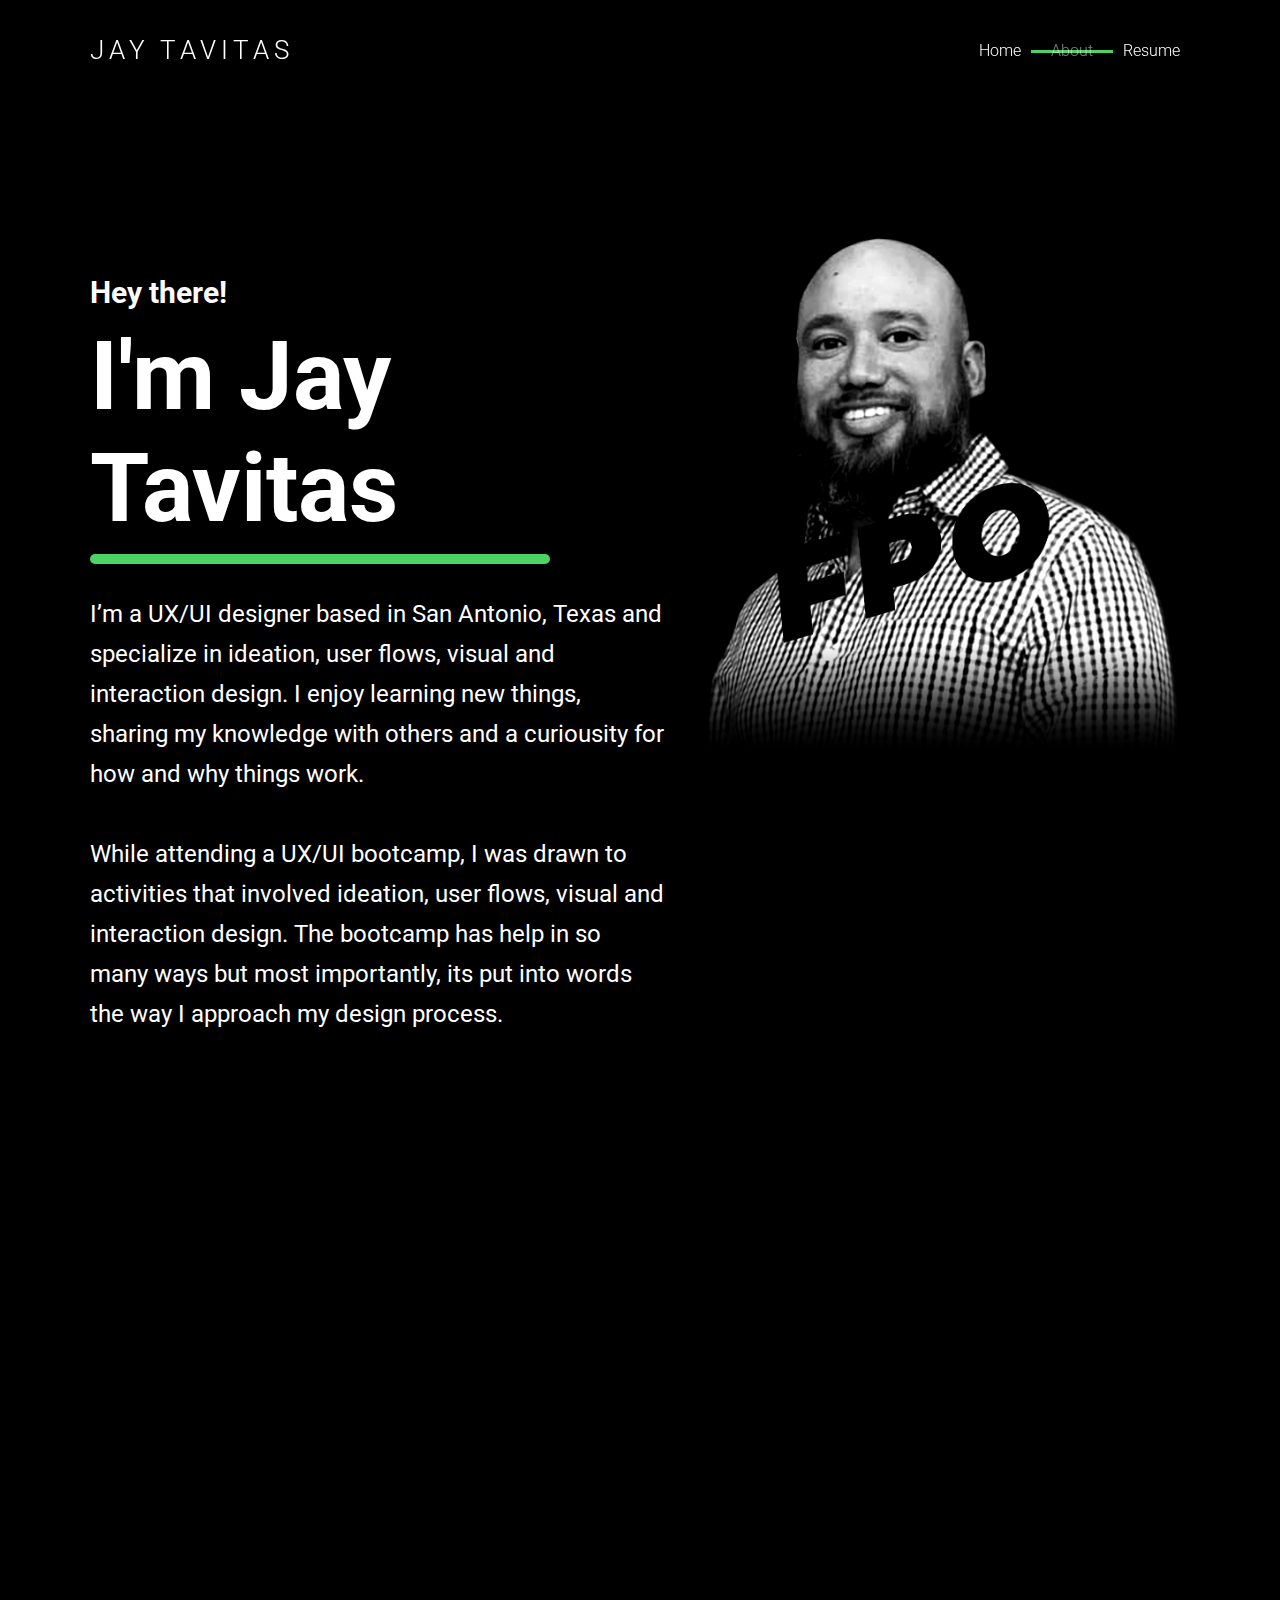
==== commit d2e0bee8: "Updated Form on the About Page" ====
--- a/about.html
+++ b/about.html
@@ -182,27 +182,30 @@
     </div>
         
     <div class="container flex">
-         <form class="contactForm">
-            <div class="topInputs">
-                <div class="leftInput">
-                    <input type="text" class="nameInput" placeholder="Enter your full name" maxlength="256" required>
-                </div>
-
-                <div class="rightInput">
-                   <input type="email" class="emailInput" placeholder="Enter your email" maxlength="256" required>
-                </div>
-
-            </div>
-                
-            <div class="bottomInput">
-                <textarea type="text" class="messageInput" placeholder="Enter your message" maxlength="5000" required></textarea>
-            </div>
-        
-            <div>
-                <button class="btnForm">Send Message</button>
-            </div>
-        </form>
-    </div>
+        <form action="https://formsubmit.co/1a37a13be464dff9cfa141568549e5c4" method="POST" class="contactForm">
+           <div class="topInputs">
+               <!-- Honeypot -->
+               <input type="text" name="_honeypot" style="display: none;">
+               <!-- Disable Captcha-->
+               <input type="hidden" name="_captcha" value="false">
+               <!-- Success Page -->
+               <input type="hidden" name="_next" value="https://jaytee07.github.io/JTavitas_Portfolio_v4/success.html">
+
+               <div class="leftInput">
+                   <input name="Name" id="fullname" type="text" class="nameInput" placeholder="Enter your full name" maxlength="256" required>
+               </div>
+               <div class="rightInput">
+                   <input name="Email" id="email" type="email" class="emailInput" placeholder="Enter your email" maxlength="256" required>
+               </div>
+           </div>
+           <div class="bottomInput">
+               <textarea name="Message" id="incoming" type="text" class="messageInput" placeholder="Enter your message" maxlength="5000" required></textarea>
+           </div>
+           <div>
+               <button type="submit" class="btnForm">Send Message</button>
+           </div>
+       </form>
+   </div>
 </section>
 
     <!-- Footer -->
--- a/css/index.css
+++ b/css/index.css
@@ -4,21 +4,21 @@
     margin: 0;
 }
 html {
-    font-size: 16px;
+    font-size: 16px !important;
 }
 body {
-    font-family: 'Roboto', 'sans-serif';
-    color: #fff; 
-    position: relative; 
-    background-color: #000;  
+    font-family: 'Roboto', 'sans-serif' !important;
+    color: #fff !important; 
+    position: relative !important; 
+    background-color: #000 !important;  
 }
 header {
-    position: fixed;
-    z-index: 100000;
-    height: 100px;
-    width: 100%;
-    top: 0;
-    box-shadow: 0px 10px 15px rgba(0, 0, 0, 0.75);
+    position: fixed !important;
+    z-index: 100000 !important;
+    height: 100px !important;
+    width: 100% !important;
+    top: 0 !important;
+    box-shadow: 0px 10px 15px rgba(0, 0, 0, 0.75) !important;
 }
 .scroll {
     position: relative;
@@ -57,12 +57,12 @@
     margin-bottom: 5px;
 }
 ul {
-    list-style: none;
+    list-style: none !important;
 }
 
 a {
-    text-decoration: none;
-    color: #fff;
+    text-decoration: none !important;
+    color: #fff !important;
 }
 
 .logo {
@@ -77,18 +77,18 @@
 }
 
 .navBar {
-    background-color: transparent;
+    background-color: transparent !important;
     height: 100px;
     width: 100%;
-    background-color: rgba(0, 0, 0, 0.8);
+    background-color: rgba(0, 0, 0, 0.8) !important;
     -webkit-backdrop-filter: blur(7px);
     backdrop-filter: blur(7px);
 }
 
 .navMenu {
-    display: flex;
-    justify-content: space-between;
-    align-items: center;
+    display: flex !important;
+    justify-content: space-between !important;
+    align-items: center !important;
 }
 
 /* 
@@ -105,10 +105,10 @@
     justify-content: space-between;
 }
 .logo a{
-    transition: all 0.3s ease;
+    transition: all 0.3s ease !important;
 }
 .logo a:hover {
-    color: #4CD265;
+    color: #4CD265 !important;
 }
 
 .navLinkHome {
@@ -633,6 +633,10 @@
     align-items: center;
     justify-content: flex-start;
 }
+form input, form textarea {
+    outline: none;
+    border: 0;
+}
 .topInputs {
     width: 580px;
     height: 36px;
@@ -720,6 +724,298 @@
     transform: scale(0.95);
 }
 
+/* Case Study Page CSS */
+.jumboSection {
+    background-color: #00A5B9;
+    position: relative;
+    top: 100px;
+}
+.jumboHero {
+    background-color: #00A5B9 !important;
+    height: auto !important;
+    margin: 0px !important;
+    padding: 0px !important;
+}
+.jumboContent {
+    height: 400px !important;
+}
+.display-4 {
+    font-family: 'Roboto' 'sans-serif' !important;
+    font-weight: 800 !important;
+    font-size: 2.75rem !important;
+    line-height: auto;
+    text-align: left !important;
+}
+.jumboUnderLine {
+    background-color: #4CD265;
+    height: 5px;
+    border-radius: 10px;
+    margin-top: 10px;
+    margin-bottom: 25px;
+}
+/*.jumboText {
+    padding-top: 91px !important;
+}*/
+.jumboCopy {
+    font-family: 'Roboto' 'sans-serif' !important;
+    font-weight: 500 !important;
+    font-size: 1.75rem !important;
+}
+/*.jumboImage {
+    background-image: url('../Images/Cannoli_Website.png') !important;
+    background-repeat: no-repeat !important;
+    background-size: contain !important;
+    background-position: top !important;
+    z-index: 1 !important;
+    max-width: 100% !important;
+    height: auto !important;
+    margin: 0px !important;
+    padding: 0px !important;
+}*/
+.role {
+    margin-top: 150px;
+}
+.overview {
+    margin-top: 25px;
+}
+.overviewCopy{
+    font-family: 'Roboto' 'sans-serif';
+    font-size: 1rem !important;
+    line-height: 1.5rem !important;
+    font-weight: 400 !important;
+    margin-bottom: 25px;
+}
+.timeLine {
+    margin-top: 25px;
+}
+.process {
+    margin-top: 25px;
+}
+.processCopy{
+    font-family: 'Roboto' 'sans-serif';
+    font-size: 1rem !important;
+    line-height: 1.5rem !important;
+    font-weight: 400 !important;
+    margin-bottom: 25px;
+}
+.processCopyB{
+    font-family: 'Roboto' 'sans-serif';
+    font-size: 1rem !important;
+    line-height: 1.5rem !important;
+    font-weight: 400 !important;
+    margin-bottom: 25px;
+    margin-top: 25px;
+}
+/*.processImage {
+    background-image:url('../Images/DesignThinking_Process_Drk.png') !important;
+    background-size: contain !important;
+    background-repeat: no-repeat !important;
+    height: 425px;
+}*/
+.stake {
+    margin-top: 75px;
+}
+.stakeBoxCopy {
+    border-radius: 7px;
+    padding: 20px 0px;
+    text-align: center;
+    border: 3px solid #00A5B9;
+    font-family: 'roboto' 'sans-serif';
+    font-size: 1.25rem;
+    font-weight: 700;
+}
+.stakeBox .col-md-12{
+    margin: 15px 0px !important;
+}
+.takeAways li {
+    list-style: disc;
+    line-height: 1.5rem;
+    margin-left: 20px;
+    margin-bottom: 15px;
+}
+/*.affinityImage {
+    background-image:url('../Images/AffinityDiagram.png') !important;
+    background-size: contain !important;
+    background-repeat: no-repeat !important;
+    height: 450px;
+}*/
+.userflow {
+    margin-top: 50px;
+    
+}
+
+/*.userflowImage {
+    background-image:url('../Images/Cannoli_UserFlow.png') !important;
+    background-size: contain!important;
+    background-repeat: no-repeat !important;
+    height: 221px;
+}
+.flowImage {
+    background-image:url('../Images/Cannoli_UserFlow-Iteration.png') !important;
+    background-size: contain !important;
+    background-repeat: no-repeat !important;
+    height: 200px;
+}*/
+/*.lofiScreens .col-lg-4 {
+    height: 812px !important;
+}
+.lofiScreens .row {
+    max-width: 100% !important;
+}
+.lofi_home {
+    border-radius: 20px;
+    margin: 0px 0px !important;
+    padding: 0px 0px !important;
+    background-image: url(/Images/lofi_cannoli_home.png);
+    background-size: cover;
+    background-repeat: no-repeat;
+    max-width: 280px !important;
+}
+.lofi_nav {
+    border-radius: 20px;
+    margin: 0px 0px !important;
+    padding: 0px 0px !important;
+    background-image: url(/Images/lofi_cannoli_nav.png);
+    background-size: cover;
+    background-repeat: no-repeat;
+    max-width: 280px !important;
+}
+.lofi_donate {
+    border-radius: 20px;
+    margin: 0px 0px !important;
+    padding: 0px 0px !important;
+    background-image: url(/Images/lofi_cannoli_donate.png);
+    background-size: cover;
+    background-repeat: no-repeat;
+    max-width: 280px !important;
+}*/
+.lofi_scroll {
+    width: 100% !important;
+    height: 40rem !important;
+    overflow: scroll;
+    cursor: grabbing;
+    border-radius: 20px;
+}
+.lofi_scroll img {
+    vertical-align: bottom !important;
+}
+.row {
+    margin-right: 0px !important;
+    margin-left: 0px !important;
+}
+.col-lg-12, .col-lg-10, .col-lg-9, .col-lg-4, .col-lg-3, .col-lg-2,
+.col-md-12, .col-md-10, .col-md-9, .col-md-4, .col-md-3, .col-md-2,
+.col-sm-12, .col-sm-10, .col-sm-9, .col-sm-4, .col-sm-3, .col-sm-2 {
+    padding-left: 0px !important;
+    padding-right: 0px !important;
+}
+.lofi_wire {
+    margin-top: 75px;
+}
+
+.lofi_home_it {
+    margin-top: 75px;
+}
+/*.lofi_homeIT {
+    background-image:url('../Images/lofi_cannoli_homeIT.png') !important;
+    background-size: cover !important;
+    background-repeat: no-repeat !important;
+    overflow: hidden;
+    height: 812px;
+    padding: 0px 0px !important;
+}*/
+.lofi_nav_it {
+    margin-top: 75px;
+}
+/*.lofi_navIT {
+    background-image:url('../Images/lofi_cannoli_navIT.png') !important;
+    background-size: cover !important;
+    background-repeat: no-repeat !important;
+    overflow: hidden;
+    height: 812px;
+    padding: 0px 0px !important;
+}*/
+.lofi_donate_it {
+    margin-top: 75px;
+}
+/*.lofi_donateB {
+    background-image:url('../Images/lofi_cannoli_donate.png') !important;
+    background-size: cover !important;
+    background-repeat: no-repeat !important;
+    overflow: hidden;
+    height: 812px;
+    padding: 0px 0px !important;
+    margin-right: 70px;
+}
+.lofi_donateIT {
+    background-image:url('../Images/lofi_cannoli_donateIT.png') !important;
+    background-size: cover !important;
+    background-repeat: no-repeat !important;
+    overflow: hidden;
+    height: 812px;
+    padding: 0px 0px !important;
+}*/
+.styleTile {
+    margin-top: 75px;
+}
+.styleTile_Image {
+    background-image:url('../Images/cannoli_styletile.png') !important;
+    background-size: contain !important;
+    background-repeat: no-repeat !important;
+    overflow: hidden;
+    height: 620px;
+    padding: 0px 0px !important;
+}
+.interactive {
+    margin-top: 75px;
+}
+/*.iaDesktop {
+    background-image:url('../Images/cannoli_desktop.png') !important;
+    background-size: contain !important;
+    background-repeat: no-repeat !important;
+    overflow: hidden;
+    height: 500px;
+    padding: 0px 0px !important;
+}
+.iaMobile {
+    background-image:url('../Images/cannoli_mobile.png') !important;
+    background-size: contain !important;
+    background-repeat: no-repeat !important;
+    overflow: hidden;
+    height: 367px;
+    padding: 0px 0px !important;
+}*/
+@media (max-width: 767px) {
+    .hide {
+        display: none !important;
+    }
+}
+.results {
+    margin-top: 75px;
+}
+.secTitle {
+    font-family: 'Roboto' 'sans-serif';
+    font-size: 2rem;
+    font-weight: 700;
+    color: #00A5B9;
+}
+.captionCopy{
+    font-family: 'Roboto' 'sans-serif';
+    font-size: .8rem !important;
+    font-weight: 400 !important;
+    margin-bottom: 40px;
+    margin-top: 25px;
+    transition: all .5s ease-in;
+}
+.captionCopy a:hover {
+    color: #4CD265 !important;
+}
+
+.keys {
+    margin-top: 50px;
+}
+
+
 /* Footer */
 .footerBar {
     background-color: transparent;
@@ -728,6 +1024,7 @@
     background-color: rgba(0, 0, 0, 0.8);
     -webkit-backdrop-filter: blur(7px);
     backdrop-filter: blur(7px);
+    margin-top: 100px !important;
 }
 
 .footerMenu {
@@ -961,11 +1258,22 @@
 }
 
 
+
 .container {
     max-width: 73.75rem;
     margin: 0 auto;
     overflow: auto;
     padding: 0 2.5rem;
+}
+.container-fluid {
+    max-width: 73.75rem !important;
+    margin: 0 auto !important;
+    overflow: auto !important;
+    padding: 0 2.5rem !important;
+}
+.col-12 {
+    padding-right: 0px !important;
+    padding-left: 0px !important;
 }
 .flex {
     display: flex;
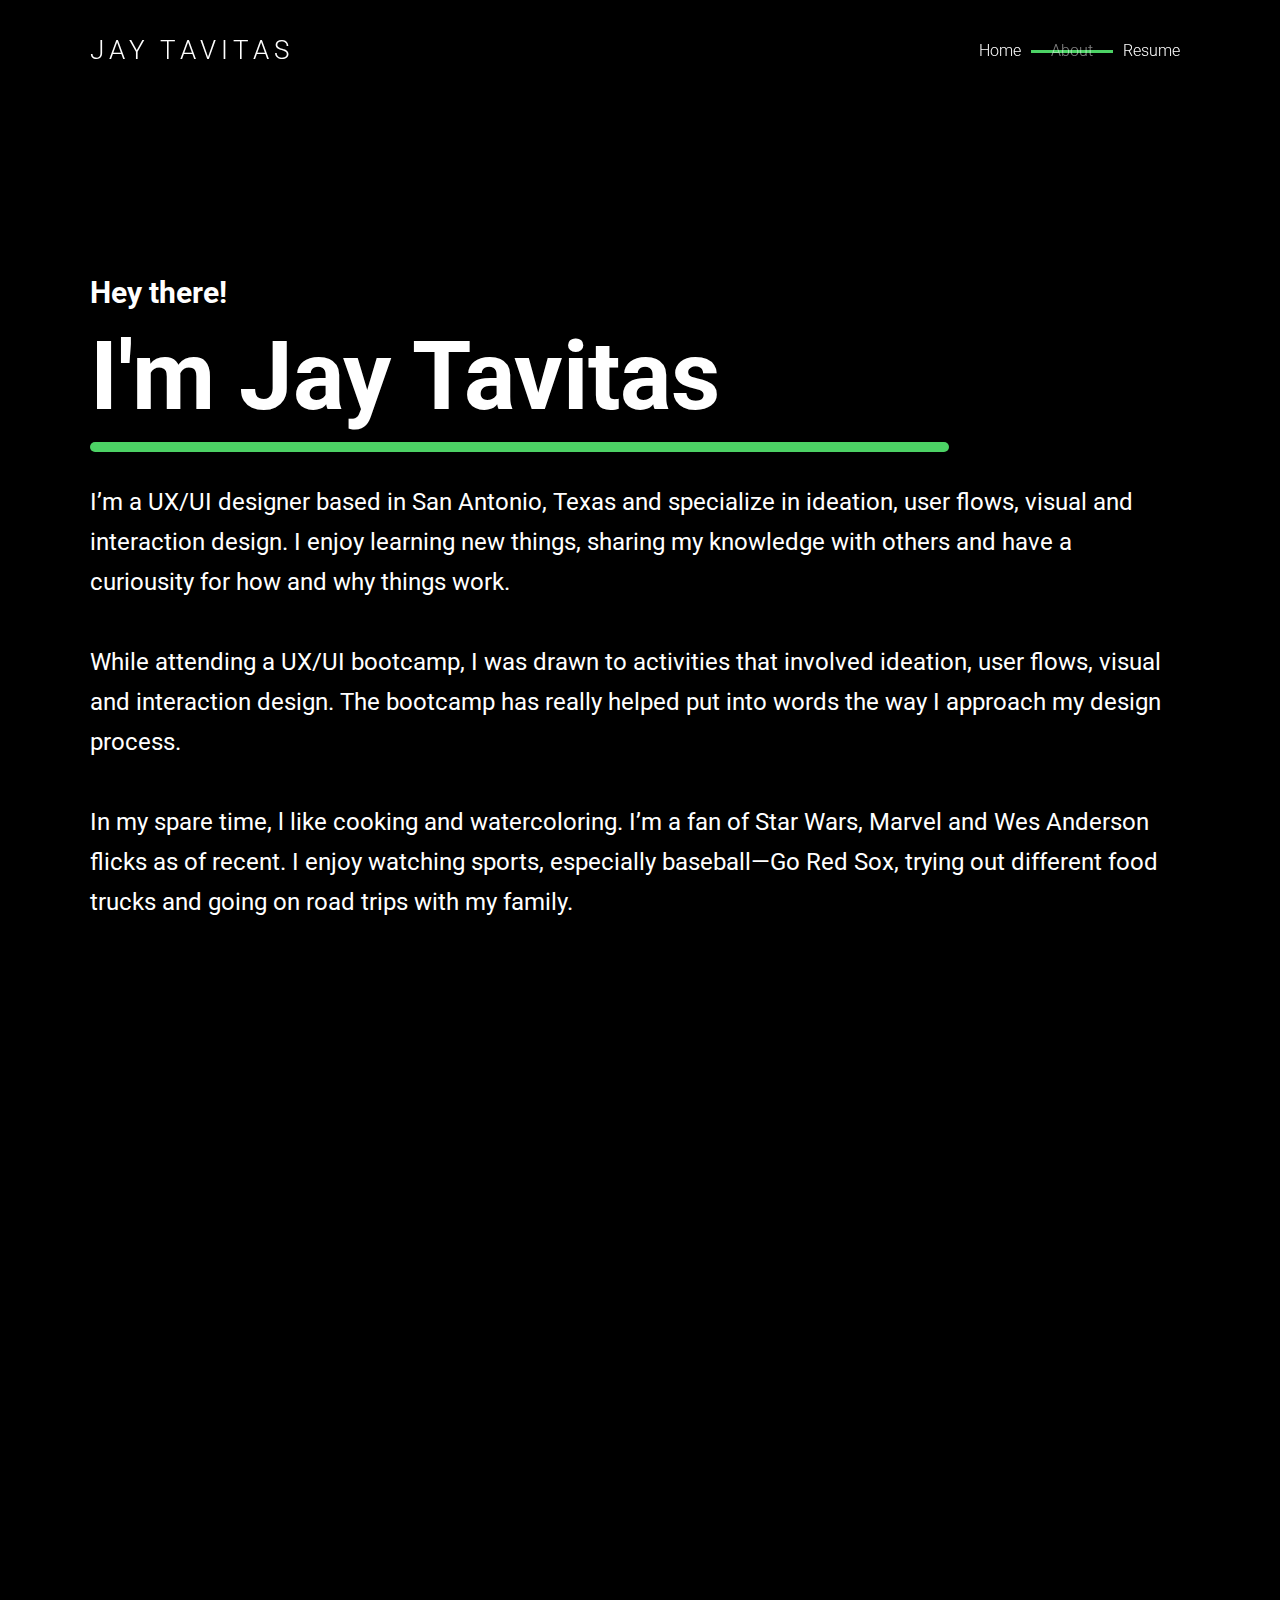
==== commit 8e36ecd0: "Added a new case study" ====
--- a/about.html
+++ b/about.html
@@ -23,7 +23,7 @@
                     <ul class="navMenu">
                         <li><a href="index.html" class="navLink"><div class="navLinkHome">Home</div></a></li>
                         <li><a href="about.html" class="navLink"><div class="navLinkAbout">About</div></a></li>
-                        <li><a href="#" class="navLink"><div class="navLinkResume">Resume</div></a></li>
+                        <li><a href="JTavitas_Resume.pdf" target="_blank" rel="noopener noreferrer" class="navLink"><div class="navLinkResume">Resume</div></a></li>
                     </ul>
                     <div class="hamburger">
                         <span class="bar"></span>
@@ -43,12 +43,13 @@
                     <div class="introGreeting"><h5>Hey there!</h5></div>
                     <div class="introTitle"><h1>I'm Jay Tavitas</h1></div>
                     <div class="introUnderLine"></div>
-                    <p class="introCopy">I’m a UX/UI designer based in San Antonio, Texas and specialize in ideation, user flows, visual and interaction design. I enjoy learning new things, sharing my knowledge with others and a curiousity for how and why things work.</p>
-                    <p class="introCopy">While attending a UX/UI bootcamp, I was drawn to activities that involved ideation, user flows, visual and interaction design. The bootcamp has help in so many ways but most importantly, its put into words the way I approach my design process.</p>
+                    <p class="introCopy">I’m a UX/UI designer based in San Antonio, Texas and specialize in ideation, user flows, visual and interaction design. I enjoy learning new things, sharing my knowledge with others and have a curiousity for how and why things work.</p>
+                    <p class="introCopy">While attending a UX/UI bootcamp, I was drawn to activities that involved ideation, user flows, visual and interaction design. The bootcamp has really helped put into words the way I approach my design process.</p>
+                    <p class="introCopy">In my spare time, l like cooking and watercoloring. I’m a fan of Star Wars, Marvel and Wes Anderson flicks as of recent. I enjoy watching sports, especially baseball—Go Red Sox, trying out different food trucks and going on road trips with my family.</p>
                 </div>
             
                 <div class="about-heroImage">
-                    <img src="./Images/Jay.png">
+                    <!--<img src="./Images/Jay.png">-->
                 </div>
             </div>
 
@@ -202,7 +203,7 @@
                <textarea name="Message" id="incoming" type="text" class="messageInput" placeholder="Enter your message" maxlength="5000" required></textarea>
            </div>
            <div>
-               <button type="submit" class="btnForm">Send Message</button>
+               <button type="submit" class="btnForm" target="_blank" rel="noopener noreferrer">Send Message</button>
            </div>
        </form>
    </div>
@@ -217,7 +218,7 @@
                     <!-- <li><a href="index.html"><div class="navLinkHome">Home</div></a></li>
                     <li><a href="about.html"><div class="navLinkAbout">About</div></a></li>
                     <li><a href><div class="navLinkResume">Resume</div></a></li> -->
-                    <li><a href><div class="footerLinkedin"><i class="fa-brands fa-linkedin fa-2x"></i></div></a></li>
+                    <li><a href="https://www.linkedin.com/in/jaytavitas" target="_blank" rel="noopener noreferrer"><div class="footerLinkedin"><i class="fa-brands fa-linkedin fa-2x"></i></div></a></li>
                 
                 </ul>
             </nav>
--- a/css/index.css
+++ b/css/index.css
@@ -24,21 +24,18 @@
     position: relative;
     width: 100%;
     display: flex;
-    margin-top: 125px;
+    margin-top: 60px;
 }
 .scroll::before {
-    animation: bounce 2s ease infinite;
+    animation: bounce 2.75s ease infinite;
     bottom: 2rem;
     color: #4CD265;
     content: '╲╱';
     font-size: 2rem;
-    height: 4rem;
-    left: 50%;
-    letter-spacing: -1px;
-    line-height: 4rem;
-    margin-left: -3rem;
+    margin-left: auto;
+    margin-right: auto;
     opacity: 0.8;
-    position: absolute;
+    position: relative;
     text-align: center;
     width: 6rem;
 }
@@ -51,7 +48,7 @@
     text-align: center;
     font-family: 'roboto';
     font-weight: 200;
-    letter-spacing: 7px;
+    letter-spacing: 4px;
     display: flex;
     justify-content: center;
     margin-bottom: 5px;
@@ -454,7 +451,7 @@
 /* Second Grid Item */
 .second {
     width: 100%;
-    background-color: #9816D4;
+    background-color: #D7176F;
     border-radius: 7px;
     grid-area: two;
 }
@@ -483,6 +480,14 @@
     margin-top: 10px;
     margin-bottom: 10px;
 }
+.secondUnderline_hftx {
+    background-color: #fff;
+    width: 175px;
+    height: 3px;
+    border-radius: 10px;
+    margin-top: 10px;
+    margin-bottom: 10px;
+}
 .secondCopy {
     font-family: 'Roboto', 'sans-serif';
     font-size: 1.25rem;
@@ -496,12 +501,13 @@
     margin-bottom: 13px;
 }
 .secondImage {
-    background-image: url(../Images/FitFriend-iPhone.png);
+    background-image: url(../Images/HFTX-iPhone.png);
     background-repeat: no-repeat;
     background-position: center;
     background-size: cover;
     overflow: hidden;
     max-width: 100%;
+    margin-top: 60px!important;
 
 }
 .secondWorksImage {
@@ -730,8 +736,19 @@
     position: relative;
     top: 100px;
 }
+.jumboSection_hftx {
+    background-color: #D7176F;
+    position: relative;
+    top: 100px;
+}
 .jumboHero {
     background-color: #00A5B9 !important;
+    height: auto !important;
+    margin: 0px !important;
+    padding: 0px !important;
+}
+.jumboHero_hftx {
+    background-color: #D7176F !important;
     height: auto !important;
     margin: 0px !important;
     padding: 0px !important;
@@ -753,25 +770,20 @@
     margin-top: 10px;
     margin-bottom: 25px;
 }
-/*.jumboText {
-    padding-top: 91px !important;
-}*/
+.jumboUnderLine_hftx {
+    background-color: #fff;
+    height: 5px;
+    border-radius: 10px;
+    margin-top: 10px;
+    margin-bottom: 25px;
+}
+
 .jumboCopy {
     font-family: 'Roboto' 'sans-serif' !important;
     font-weight: 500 !important;
     font-size: 1.75rem !important;
 }
-/*.jumboImage {
-    background-image: url('../Images/Cannoli_Website.png') !important;
-    background-repeat: no-repeat !important;
-    background-size: contain !important;
-    background-position: top !important;
-    z-index: 1 !important;
-    max-width: 100% !important;
-    height: auto !important;
-    margin: 0px !important;
-    padding: 0px !important;
-}*/
+
 .role {
     margin-top: 150px;
 }
@@ -806,12 +818,7 @@
     margin-bottom: 25px;
     margin-top: 25px;
 }
-/*.processImage {
-    background-image:url('../Images/DesignThinking_Process_Drk.png') !important;
-    background-size: contain !important;
-    background-repeat: no-repeat !important;
-    height: 425px;
-}*/
+
 .stake {
     margin-top: 75px;
 }
@@ -833,71 +840,225 @@
     margin-left: 20px;
     margin-bottom: 15px;
 }
-/*.affinityImage {
-    background-image:url('../Images/AffinityDiagram.png') !important;
-    background-size: contain !important;
-    background-repeat: no-repeat !important;
-    height: 450px;
-}*/
+
+#affinityImg {
+    cursor: pointer;
+    transition: 0.3s;
+}
+#affinityImg:hover {
+    transform: scale(0.98);
+}
+.imgModal {
+    display: none;
+    position: fixed;
+    z-index: 1;
+    padding-top: 190px;
+    left: 0;
+    top: 0;
+    width: 100%;
+    height: 100%;
+    overflow: auto;
+    background-color: rgb(0, 0, 0);
+    background-color: rgba(0, 0, 0, 0.85);
+}
+.modalImg {
+    margin: auto;
+    display: block;
+    max-width: 100%;
+}
+#imgCap {
+    margin: auto;
+    display: block;
+    width: 80%;
+    max-width: 700px;
+    text-align: center;
+    color: #ccc;
+    padding: 10px 0;
+    height: 150px;
+}
+.imgModal, #imgCap {
+    animation-name: zoom;
+    animation-duration: 0.6s;
+}
+@keyframes zoom {
+    from {transform:scale(0)}
+    to {transform: scale(1);}
+}
+.adclose {
+    position: absolute;
+    top: 110px;
+    right: 35px;
+    color: #fff;
+    font-size: 40px;
+    font-weight: bold;
+    transition: 0.3s;
+    z-index: 1;
+}
+.adclose:hover,
+.adclose:focus {
+  color: #ffffff;
+  text-decoration: none;
+  cursor: pointer;
+}
+@media only screen and (max-width: 700px){
+    .modalImg {
+      width: 100%;
+    }
+}
+
+#ufImg {
+    cursor: pointer;
+    transition: 0.3s;
+}
+#ufImg:hover {
+    transform: scale(0.98);
+}
+.ufimgModal {
+    display: none;
+    position: fixed;
+    z-index: 1;
+    padding-top: 200px;
+    left: 0;
+    top: 0;
+    width: 100%;
+    height: 100%;
+    overflow: auto;
+    background-color: rgb(0, 0, 0);
+    background-color: rgba(0, 0, 0, 0.85);
+}
+.ufmodalImg {
+    margin: auto;
+    display: block;
+    max-width: 100%;
+}
+#ufimgCap {
+    margin: auto;
+    display: block;
+    width: 80%;
+    max-width: 700px;
+    text-align: center;
+    color: #ccc;
+    padding: 10px 0;
+    height: 150px;
+}
+.ufimgModal, #ufimgCap {
+    animation-name: zoom;
+    animation-duration: 0.6s;
+}
+@keyframes zoom {
+    from {transform:scale(0)}
+    to {transform: scale(1);}
+}
+.ufclose {
+    position: absolute;
+    top: 120px;
+    right: 35px;
+    color: #ffffff;
+    font-size: 40px;
+    font-weight: bold;
+    transition: 0.3s;
+    z-index: 1;
+}
+.ufclose:hover,
+.ufclose:focus {
+  color: #bbb;
+  text-decoration: none;
+  cursor: pointer;
+}
+@media only screen and (max-width: 700px){
+    .ufmodalImg {
+      width: 100%;
+    }
+}
+
+#IufImg {
+    cursor: pointer;
+    transition: 0.3s;
+}
+#IufImg:hover {
+    transform: scale(0.98);
+}
+.IufimgModal {
+    display: none;
+    position: fixed;
+    z-index: 1;
+    padding-top: 200px;
+    left: 0;
+    top: 0;
+    width: 100%;
+    height: 100%;
+    overflow: auto;
+    background-color: rgb(0, 0, 0);
+    background-color: rgba(0, 0, 0, 0.85);
+}
+.IufmodalImg {
+    margin: auto;
+    display: block;
+    max-width: 100%;
+}
+#IufimgCap {
+    margin: auto;
+    display: block;
+    width: 80%;
+    max-width: 700px;
+    text-align: center;
+    color: #ccc;
+    padding: 10px 0;
+    height: 150px;
+}
+.IufimgModal, #ufimgCap {
+    animation-name: zoom;
+    animation-duration: 0.6s;
+}
+@keyframes zoom {
+    from {transform:scale(0)}
+    to {transform: scale(1);}
+}
+.Iufclose {
+    position: absolute;
+    top: 120px;
+    right: 35px;
+    color: #ffffff;
+    font-size: 40px;
+    font-weight: bold;
+    transition: 0.3s;
+    z-index: 1;
+}
+.Iufclose:hover,
+.Iufclose:focus {
+  color: #bbb;
+  text-decoration: none;
+  cursor: pointer;
+}
+@media only screen and (max-width: 700px){
+    .IufmodalImg {
+      width: 100%;
+    }
+}
+
+
 .userflow {
     margin-top: 50px;
     
 }
 
-/*.userflowImage {
-    background-image:url('../Images/Cannoli_UserFlow.png') !important;
-    background-size: contain!important;
-    background-repeat: no-repeat !important;
-    height: 221px;
-}
-.flowImage {
-    background-image:url('../Images/Cannoli_UserFlow-Iteration.png') !important;
-    background-size: contain !important;
-    background-repeat: no-repeat !important;
-    height: 200px;
-}*/
-/*.lofiScreens .col-lg-4 {
-    height: 812px !important;
-}
-.lofiScreens .row {
-    max-width: 100% !important;
-}
-.lofi_home {
-    border-radius: 20px;
-    margin: 0px 0px !important;
-    padding: 0px 0px !important;
-    background-image: url(/Images/lofi_cannoli_home.png);
-    background-size: cover;
-    background-repeat: no-repeat;
-    max-width: 280px !important;
-}
-.lofi_nav {
-    border-radius: 20px;
-    margin: 0px 0px !important;
-    padding: 0px 0px !important;
-    background-image: url(/Images/lofi_cannoli_nav.png);
-    background-size: cover;
-    background-repeat: no-repeat;
-    max-width: 280px !important;
-}
-.lofi_donate {
-    border-radius: 20px;
-    margin: 0px 0px !important;
-    padding: 0px 0px !important;
-    background-image: url(/Images/lofi_cannoli_donate.png);
-    background-size: cover;
-    background-repeat: no-repeat;
-    max-width: 280px !important;
-}*/
 .lofi_scroll {
     width: 100% !important;
     height: 40rem !important;
     overflow: scroll;
-    cursor: grabbing;
+    cursor: url("data:image/svg+xml,%3Csvg xmlns='http://www.w3.org/2000/svg' xmlns:xlink='http://www.w3.org/1999/xlink' x='0px' y='0px' width='64' height='64' viewBox='0 0 64 64' enable-background='new 0 0 64 64' xml:space='preserve'%3E%3Cg id='circle'%3E%3Ccircle fill='%2300A5B9' cx='32' cy='32' r='32' opacity='0.8'/%3E%3C/g%3E%3Cpath id='down-arrow' display='none' fill='%23FFFFFF' d='M47.8,37.8L35,50.6c-1.2,1.2-2.4,1.4-3,1.4c-0.6,0-1.8-0.2-2.8-1.2l-13-13 c-1.6-1.6-1.6-4,0-5.6s4-1.6,5.6,0l6.2,6.2V16c0-2.2,1.8-4,4-4s4,1.8,4,4v22.4l6.2-6.2c1.6-1.6,4-1.6,5.6,0 C49.4,33.8,49.4,36.2,47.8,37.8z'/%3E%3Cpath fill='%23FFFFFF' d='M41.265,40.491C41.757,40.975,42,41.616,42,42.256c0,0.641-0.244,1.28-0.732,1.767l-7.5,7.5 c-0.977,0.977-2.558,0.977-3.535,0l-7.5-7.5c-0.977-0.977-0.977-2.558,0-3.535s2.558-0.977,3.535,0l3.232,3.237V20.796l-3.232,3.226 c-0.977,0.977-2.558,0.977-3.535,0s-0.977-2.558,0-3.535l7.5-7.5c0.977-0.977,2.558-0.977,3.535,0l7.5,7.5 C41.757,20.976,42,21.616,42,22.257c0,0.641-0.244,1.28-0.732,1.767c-0.977,0.977-2.558,0.977-3.535,0L34.5,20.796v22.929 l3.233-3.233C38.711,39.514,40.289,39.514,41.265,40.491z'/%3E%3C/svg%3E") 32 32, ns-resize;
     border-radius: 20px;
 }
 .lofi_scroll img {
     vertical-align: bottom !important;
+}
+
+.hftx_lofi_scroll {
+    width: 100% !important;
+    height: 40rem !important;
+    overflow: scroll;
+    cursor: url("data:image/svg+xml,%3Csvg version='1.1' id='Layer_1' xmlns='http://www.w3.org/2000/svg' xmlns:xlink='http://www.w3.org/1999/xlink' x='0px' y='0px' width='64px' height='64px' viewBox='0 0 64 64' style='enable-background:new 0 0 64 64;' xml:space='preserve'%3E%3Cg id='circle'%3E%3Ccircle style='fill:%23D7176F;' cx='32' cy='32' r='32' opacity='0.8'/%3E%3C/g%3E%3Cpath id='down-arrow' style='display:none;fill:%23FFFFFF;' d='M47.8,37.8L35,50.6c-1.2,1.2-2.4,1.4-3,1.4c-0.6,0-1.8-0.2-2.8-1.2 l-13-13c-1.6-1.6-1.6-4,0-5.6s4-1.6,5.6,0l6.2,6.2V16c0-2.2,1.8-4,4-4s4,1.8,4,4v22.4l6.2-6.2c1.6-1.6,4-1.6,5.6,0 C49.4,33.8,49.4,36.2,47.8,37.8z'/%3E%3Cpath style='fill:%23FFFFFF;' d='M41.3,40.5c0.5,0.5,0.7,1.1,0.7,1.8c0,0.6-0.2,1.3-0.7,1.8l-7.5,7.5c-1,1-2.6,1-3.5,0L22.7,44 c-1-1-1-2.6,0-3.5s2.6-1,3.5,0l3.2,3.2V20.8L26.3,24c-1,1-2.6,1-3.5,0s-1-2.6,0-3.5l7.5-7.5c1-1,2.6-1,3.5,0l7.5,7.5 c0.5,0.5,0.7,1.1,0.7,1.8s-0.2,1.3-0.7,1.8c-1,1-2.6,1-3.5,0l-3.2-3.2v22.9l3.2-3.2C38.7,39.5,40.3,39.5,41.3,40.5z'/%3E%3C/svg%3E") 32 32, ns-resize;
+    border-radius: 20px;
 }
 .row {
     margin-right: 0px !important;
@@ -916,45 +1077,15 @@
 .lofi_home_it {
     margin-top: 75px;
 }
-/*.lofi_homeIT {
-    background-image:url('../Images/lofi_cannoli_homeIT.png') !important;
-    background-size: cover !important;
-    background-repeat: no-repeat !important;
-    overflow: hidden;
-    height: 812px;
-    padding: 0px 0px !important;
-}*/
+
 .lofi_nav_it {
     margin-top: 75px;
 }
-/*.lofi_navIT {
-    background-image:url('../Images/lofi_cannoli_navIT.png') !important;
-    background-size: cover !important;
-    background-repeat: no-repeat !important;
-    overflow: hidden;
-    height: 812px;
-    padding: 0px 0px !important;
-}*/
+
 .lofi_donate_it {
     margin-top: 75px;
 }
-/*.lofi_donateB {
-    background-image:url('../Images/lofi_cannoli_donate.png') !important;
-    background-size: cover !important;
-    background-repeat: no-repeat !important;
-    overflow: hidden;
-    height: 812px;
-    padding: 0px 0px !important;
-    margin-right: 70px;
-}
-.lofi_donateIT {
-    background-image:url('../Images/lofi_cannoli_donateIT.png') !important;
-    background-size: cover !important;
-    background-repeat: no-repeat !important;
-    overflow: hidden;
-    height: 812px;
-    padding: 0px 0px !important;
-}*/
+
 .styleTile {
     margin-top: 75px;
 }
@@ -969,28 +1100,16 @@
 .interactive {
     margin-top: 75px;
 }
-/*.iaDesktop {
-    background-image:url('../Images/cannoli_desktop.png') !important;
-    background-size: contain !important;
-    background-repeat: no-repeat !important;
-    overflow: hidden;
-    height: 500px;
-    padding: 0px 0px !important;
-}
-.iaMobile {
-    background-image:url('../Images/cannoli_mobile.png') !important;
-    background-size: contain !important;
-    background-repeat: no-repeat !important;
-    overflow: hidden;
-    height: 367px;
-    padding: 0px 0px !important;
-}*/
+
 @media (max-width: 767px) {
     .hide {
         display: none !important;
     }
 }
 .results {
+    margin-top: 75px;
+}
+.nextsteps {
     margin-top: 75px;
 }
 .secTitle {
@@ -999,6 +1118,13 @@
     font-weight: 700;
     color: #00A5B9;
 }
+.secTitle_hftx {
+    font-family: 'Roboto' 'sans-serif';
+    font-size: 2rem;
+    font-weight: 700;
+    color: #D7176F;
+}
+
 .captionCopy{
     font-family: 'Roboto' 'sans-serif';
     font-size: .8rem !important;
@@ -1009,6 +1135,7 @@
 }
 .captionCopy a:hover {
     color: #4CD265 !important;
+    cursor: pointer !important;
 }
 
 .keys {
@@ -1024,7 +1151,7 @@
     background-color: rgba(0, 0, 0, 0.8);
     -webkit-backdrop-filter: blur(7px);
     backdrop-filter: blur(7px);
-    margin-top: 100px !important;
+    margin-top: 100px !important;    
 }
 
 .footerMenu {
@@ -1036,6 +1163,14 @@
 .footerBar .flex {
     justify-content: space-between;
 }
+
+#success {
+    display: flex;
+    min-height: 100vh;
+    align-items: flex-end;
+    padding-bottom: 35px;
+}
+
 .footerLinkedin {
     position: relative;
     display: inline-block;
@@ -1043,7 +1178,6 @@
     text-align: left;
     margin-left: auto;
     margin-right: auto;
-    padding-left: 20px;
     bottom: 0px;
 }
 .footerLinkedin:hover {
@@ -1056,19 +1190,20 @@
     height: 4px;
     border-radius: 7px;
     position: absolute;
-    left: 20px;
+    left: 0px;
     bottom: -13px;
     background-color: #4CD265;
     transition: width 200ms ease-in;
 }
 .footerLinkedin:hover::after{
-    width:60%;
+    width:100%;
 }
 
 .copyRight {
     font-family: 'Roboto', sans-serif;
     font-size: 0.75rem;
     font-weight: 400;
+    bottom: 0;
 }
 
 /* About Page */
@@ -1304,8 +1439,28 @@
 }
 .btn:hover {
     transform: scale(0.95);
-}
-
+    background-color: #fff;
+    color: #00A5B9;
+}
+
+.fitBtn {
+    display: inline-block;
+    padding: 10px 20px;
+    cursor: pointer;
+    background-color: transparent;
+    color: #fff;
+    border-radius: 5px;
+    border: 1px solid #fff;
+    font-family: 'roboto', sans-serif;
+    font-size: 1rem;
+    font-weight: 700;
+    transition: all 0.3s ease;
+}
+.fitBtn:hover {
+    transform: scale(0.95);
+    background-color: #fff;
+    color: #D7176F;
+}
 
 /* Skills Section */
 
@@ -3161,9 +3316,22 @@
         font-weight: 400;
         margin-top: 25px;
     }
+    #success {
+        display: flex;
+        min-height: 100vh;
+        align-items: center;
+    }
+
+    .stakeBoxCopy{
+        padding: 20px 10px !important;
+    }
 }
 
 @media(min-width: 320px) and (max-width: 375px) {
+    .stakeBoxCopy{
+        padding: 20px 10px !important;
+    }
+
     .container {
         max-width: 73.75rem;
         margin: 0 auto;
@@ -3906,4 +4074,9 @@
         font-weight: 400;
         margin-top: 25px;
     }
+    #success {
+        display: flex;
+        min-height: 100vh;
+        align-items: center;
+    }
 }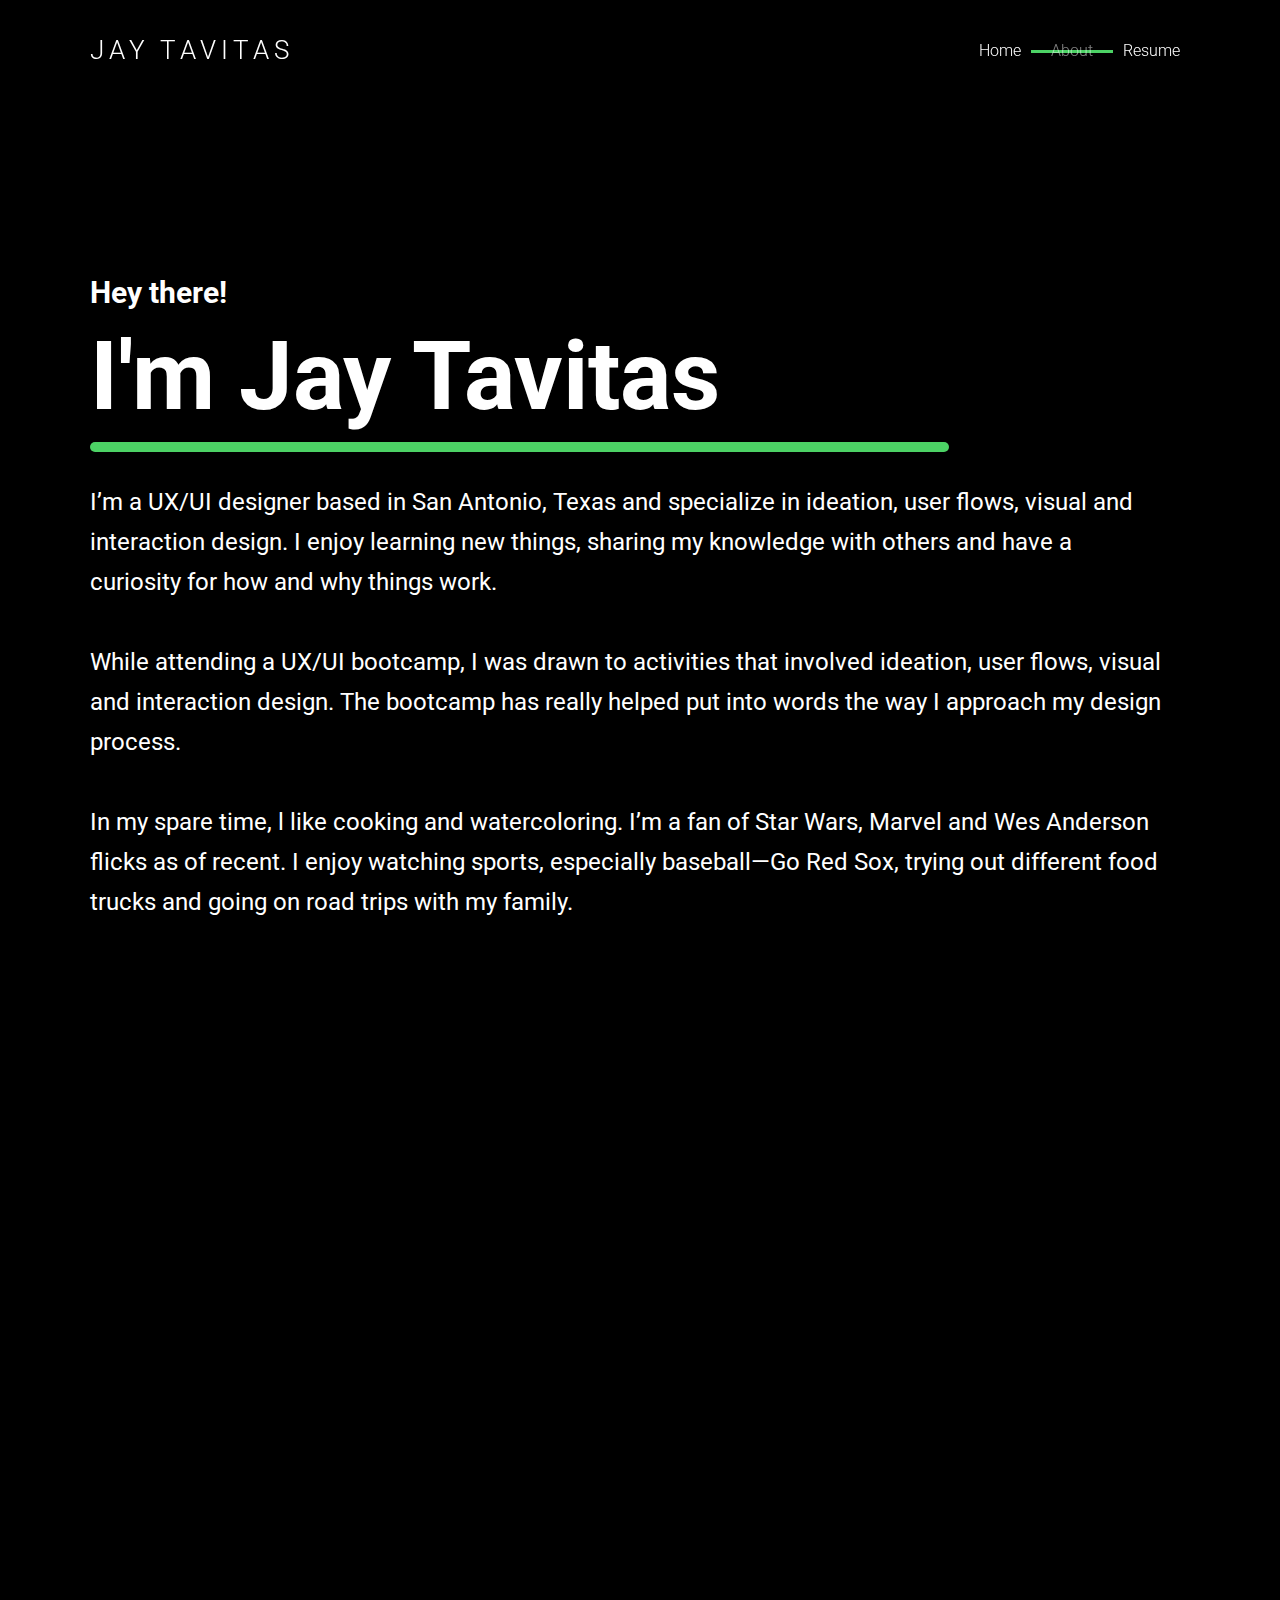
==== commit 2ebd2496: "Update about.html" ====
--- a/about.html
+++ b/about.html
@@ -43,7 +43,7 @@
                     <div class="introGreeting"><h5>Hey there!</h5></div>
                     <div class="introTitle"><h1>I'm Jay Tavitas</h1></div>
                     <div class="introUnderLine"></div>
-                    <p class="introCopy">I’m a UX/UI designer based in San Antonio, Texas and specialize in ideation, user flows, visual and interaction design. I enjoy learning new things, sharing my knowledge with others and have a curiousity for how and why things work.</p>
+                    <p class="introCopy">I’m a UX/UI designer based in San Antonio, Texas and specialize in ideation, user flows, visual and interaction design. I enjoy learning new things, sharing my knowledge with others and have a curiosity for how and why things work.</p>
                     <p class="introCopy">While attending a UX/UI bootcamp, I was drawn to activities that involved ideation, user flows, visual and interaction design. The bootcamp has really helped put into words the way I approach my design process.</p>
                     <p class="introCopy">In my spare time, l like cooking and watercoloring. I’m a fan of Star Wars, Marvel and Wes Anderson flicks as of recent. I enjoy watching sports, especially baseball—Go Red Sox, trying out different food trucks and going on road trips with my family.</p>
                 </div>
